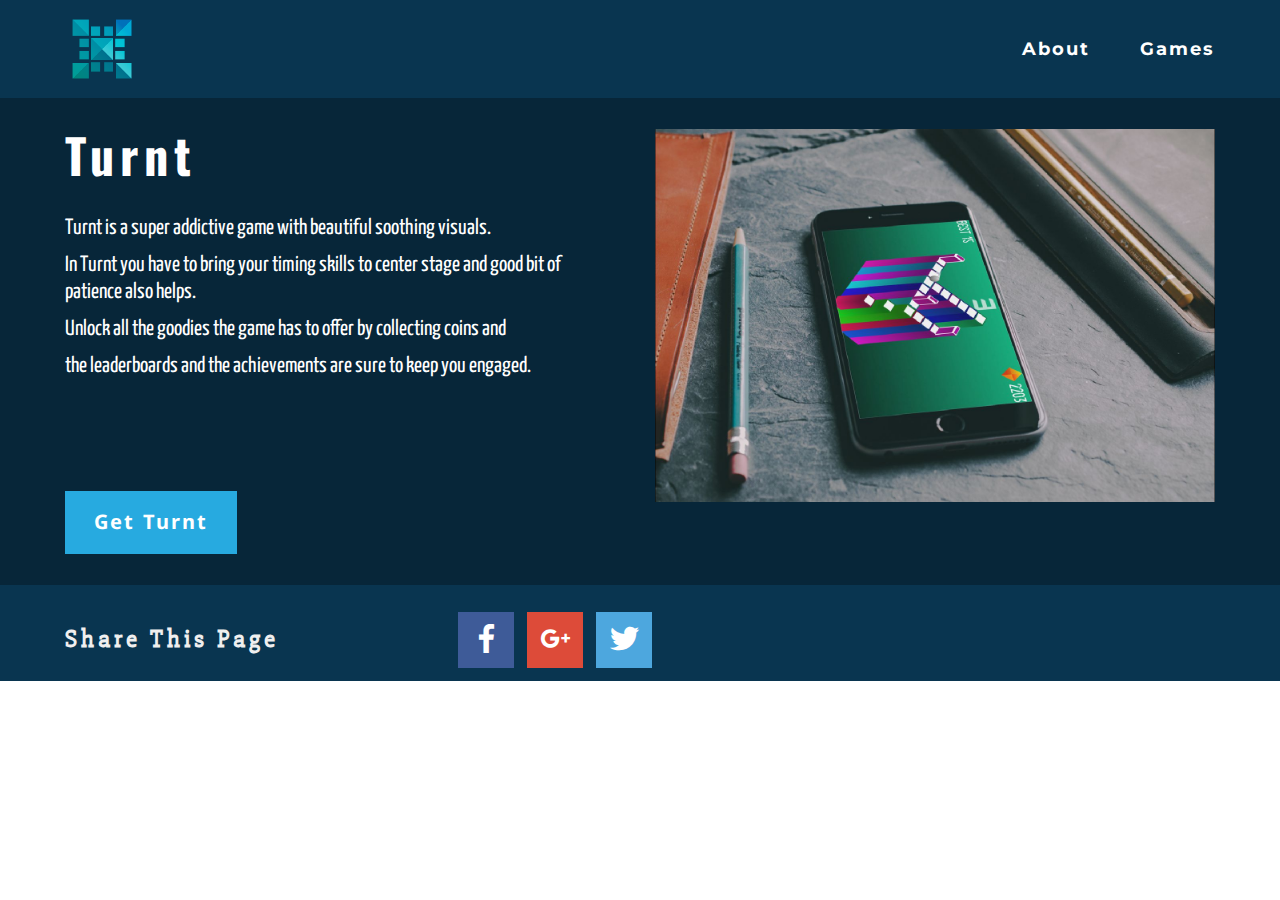
==== games.html @ 1cd308c9 "Add files via upload" ====
<!DOCTYPE html>
<html>
<head>
  <!-- Site made with Mobirise Website Builder v3.9.2, https://mobirise.com -->
  <meta charset="UTF-8">
  <meta http-equiv="X-UA-Compatible" content="IE=edge">
  <meta name="generator" content="Mobirise v3.9.2, mobirise.com">
  <meta name="viewport" content="width=device-width, initial-scale=1">
  <link rel="shortcut icon" href="assets/images/mycompanlogolowres-128x128-24.png" type="image/x-icon">
  <meta name="description" content="">
  <title>Games Made By Bit Shift Productions</title>
  <link rel="stylesheet" href="https://fonts.googleapis.com/css?family=Roboto:700,400&amp;subset=cyrillic,latin,greek,vietnamese">
  <link rel="stylesheet" href="assets/bootstrap/css/bootstrap.min.css">
  <link rel="stylesheet" href="assets/socicon/css/socicon.min.css">
  <link rel="stylesheet" href="assets/mobirise/css/style.css">
  <link rel="stylesheet" href="assets/mobirise/css/mbr-additional.css" type="text/css">
  
  
  
</head>
<body>
<section class="mbr-navbar mbr-navbar--freeze mbr-navbar--absolute mbr-navbar--sticky mbr-navbar--auto-collapse" id="ext_menu-4">
    <div class="mbr-navbar__section mbr-section">
        <div class="mbr-section__container container">
            <div class="mbr-navbar__container">
                <div class="mbr-navbar__column mbr-navbar__column--s mbr-navbar__brand">
                    <span class="mbr-navbar__brand-link mbr-brand mbr-brand--inline">
                        <span class="mbr-brand__logo"><a href="#top"><img src="assets/images/mycompanlogolowres-128x128-24.png" class="mbr-navbar__brand-img mbr-brand__img" alt="Bit Shift Productions"></a></span>
                        
                    </span>
                </div>
                <div class="mbr-navbar__hamburger mbr-hamburger"><span class="mbr-hamburger__line"></span></div>
                <div class="mbr-navbar__column mbr-navbar__menu">
                    <nav class="mbr-navbar__menu-box mbr-navbar__menu-box--inline-right">
                        <div class="mbr-navbar__column">
                            <ul class="mbr-navbar__items mbr-navbar__items--right float-left mbr-buttons mbr-buttons--freeze mbr-buttons--right btn-decorator mbr-buttons--active mbr-buttons--only-links"><li class="mbr-navbar__item"><a class="mbr-buttons__link btn text-white" href="index.html">About</a></li> <li class="mbr-navbar__item"><a class="mbr-buttons__link btn text-white" href="games.html">Games</a></li></ul>                            
                            
                        </div>
                    </nav>
                </div>
            </div>
        </div>
    </div>
</section>

<section class="engine"><a rel="external" href="https://mobirise.com">html site builder</a></section><section class="mbr-section mbr-section--relative mbr-after-navbar" id="msg-box4-5" style="background-color: rgb(7, 38, 57);">
    
    <div class="mbr-section__container mbr-section__container--isolated container" style="padding-top: 31px; padding-bottom: 31px;">
        <div class="row">
            <div class="mbr-box mbr-box--fixed mbr-box--adapted">
                
                <div class="mbr-box__magnet mbr-class-mbr-box__magnet--center-left col-sm-6 mbr-section__left">
                    <div class="mbr-section__container mbr-section__container--middle">
                        <div class="mbr-header mbr-header--auto-align mbr-header--wysiwyg">
                            <h3 class="mbr-header__text">Turnt</h3>
                            
                        </div>
                    </div>
                    <div class="mbr-section__container mbr-section__container--middle">
                        <div class="mbr-article mbr-article--auto-align mbr-article--wysiwyg"><p>Turnt is a super addictive game with beautiful soothing visuals.</p><p>In Turnt you have to bring your timing skills to center stage and good bit of patience also helps.</p><p>Unlock all the goodies the game has to offer by collecting coins and&nbsp;</p><p>the leaderboards and the achievements are sure to keep you engaged.</p><p><br></p><p>&nbsp;</p></div>
                    </div>
                    <div class="mbr-section__container">
                        <div class="mbr-buttons mbr-buttons--auto-align btn-inverse"><a class="mbr-buttons__btn btn btn-lg btn-info" href="https://play.google.com/store/apps/details?id=com.BitShiftProductions.Turnt" target="_blank">Get Turnt</a></div>
                    </div>
                </div>
                <div class="mbr-box__magnet mbr-box__magnet--top-left mbr-section__right col-sm-6">
                    <figure class="mbr-figure mbr-figure--adapted mbr-figure--caption-inside-bottom mbr-figure--full-width"><img src="assets/images/gamefinalturntss-1400x932-43.jpg" class="mbr-figure__img" alt="Turnt - get it on Google play"></figure>
                </div>
            </div>
        </div>
    </div>
</section>

<section class="mbr-section mbr-section--relative mbr-section--fixed-size" id="social-buttons1-6" style="background-color: rgb(9, 53, 80);">
    

    <div class="mbr-section__container container">
        <div class="mbr-header mbr-header--inline row" style="padding-top: 27.2px; padding-bottom: 0px;">
            <div class="col-sm-4">
                <h3 class="mbr-header__text">Share This Page</h3>
            </div>
            <div class="mbr-social-icons col-sm-8">
                <div class="mbr-social-likes social-likes_style-1" data-counters="true">
                    <div class="mbr-social-icons__icon social-likes__icon facebook socicon-bg-facebook" title="Share link on Facebook">
                        <i class="socicon socicon-facebook"></i>
                        
                    </div>
                    <div class="mbr-social-icons__icon social-likes__icon plusone socicon-bg-googleplus" title="Share link on Google+">
                        <i class="socicon socicon-googleplus"></i>
                        
                    </div>
                    <div class="mbr-social-icons__icon social-likes__icon twitter socicon-bg-twitter" title="Share link on Twitter">
                        <i class="socicon socicon-twitter"></i>
                    </div>
                </div>
            </div>
        </div>
    </div>
</section>


  <script src="assets/web/assets/jquery/jquery.min.js"></script>
  <script src="assets/bootstrap/js/bootstrap.min.js"></script>
  <script src="assets/smooth-scroll/SmoothScroll.js"></script>
  <script src="assets/social-likes/social-likes.js"></script>
  <script src="assets/mobirise/js/script.js"></script>
  
  
</body>
</html>
---- assets/socicon/css/socicon.min.css ----
@charset "UTF-8";@font-face{font-family:"socicon";src:url("../fonts/socicon.eot");src:url("../fonts/socicon.eot?#iefix") format("embedded-opentype"),url("../fonts/socicon.woff") format("woff"),url("../fonts/socicon.ttf") format("truetype"),url("../fonts/socicon.svg#sociconregular") format("svg");font-weight:normal;font-style:normal}.socicon:before{position:relative;top:1px;display:inline-block;font-family:"socicon";font-style:normal;font-weight:normal;line-height:1;text-transform:none !important;-webkit-font-smoothing:antialiased;-moz-osx-font-smoothing:grayscale}.socicon-twitter:before{content:"\e040"}.socicon-facebook:before{content:"\e041"}.socicon-googleplus:before{content:"\e042"}.socicon-pinterest:before{content:"\e043"}.socicon-foursquare:before{content:"\e044"}.socicon-yahoo:before{content:"\e045"}.socicon-skype:before{content:"\e046"}.socicon-yelp:before{content:"\e047"}.socicon-feedburner:before{content:"\e048"}.socicon-linkedin:before{content:"\e049"}.socicon-viadeo:before{content:"\e04a"}.socicon-xing:before{content:"\e04b"}.socicon-myspace:before{content:"\e04c"}.socicon-soundcloud:before{content:"\e04d"}.socicon-spotify:before{content:"\e04e"}.socicon-grooveshark:before{content:"\e04f"}.socicon-mixcloud:before{content:"\e001"}.socicon-lastfm:before{content:"\e050"}.socicon-youtube:before{content:"\e051"}.socicon-vimeo:before{content:"\e052"}.socicon-dailymotion:before{content:"\e053"}.socicon-vine:before{content:"\e054"}.socicon-flickr:before{content:"\e055"}.socicon-500px:before{content:"\e056"}.socicon-instagram:before{content:"\e057"}.socicon-wordpress:before{content:"\e058"}.socicon-tumblr:before{content:"\e059"}.socicon-blogger:before{content:"\e020"}.socicon-technorati:before{content:"\e021"}.socicon-reddit:before{content:"\e022"}.socicon-dribbble:before{content:"\e023"}.socicon-stumbleupon:before{content:"\e024"}.socicon-digg:before{content:"\e025"}.socicon-envato:before{content:"\e026"}.socicon-behance:before{content:"\e027"}.socicon-delicious:before{content:"\e028"}.socicon-deviantart:before{content:"\e029"}.socicon-forrst:before{content:"\e02a"}.socicon-play:before{content:"\e02b"}.socicon-zerply:before{content:"\e02c"}.socicon-wikipedia:before{content:"\e02d"}.socicon-apple:before{content:"\e02e"}.socicon-flattr:before{content:"\e02f"}.socicon-github:before{content:"\e030"}.socicon-friendfeed:before{content:"\e032"}.socicon-newsvine:before{content:"\e033"}.socicon-identica:before{content:"\e034"}.socicon-bebo:before{content:"\e035"}.socicon-zynga:before{content:"\e036"}.socicon-steam:before{content:"\e037"}.socicon-xbox:before{content:"\e038"}.socicon-windows:before{content:"\e039"}.socicon-outlook:before{content:"\e010"}.socicon-coderwall:before{content:"\e011"}.socicon-tripadvisor:before{content:"\e012"}.socicon-appnet:before{content:"\e013"}.socicon-goodreads:before{content:"\e014"}.socicon-tripit:before{content:"\e015"}.socicon-lanyrd:before{content:"\e016"}.socicon-slideshare:before{content:"\e017"}.socicon-buffer:before{content:"\e018"}.socicon-rss:before{content:"\e00b"}.socicon-vkontakte:before{content:"\e01a"}.socicon-disqus:before{content:"\e019"}.socicon-houzz:before{content:"\e00a"}.socicon-mail:before{content:"\e01f"}.socicon-patreon:before{content:"\e01c"}.socicon-paypal:before{content:"\e00c"}.socicon-playstation:before{content:"\e03d"}.socicon-smugmug:before{content:"\e05e"}.socicon-swarm:before{content:"\e003"}.socicon-triplej:before{content:"\e009"}.socicon-yammer:before{content:"\e005"}.socicon-stackoverflow:before{content:"\e007"}.socicon-drupal:before{content:"\e002"}.socicon-odnoklassniki:before{content:"\e00d"}.socicon-android:before{content:"\e03e"}.socicon-meetup:before{content:"\e03c"}.socicon-persona:before{content:"\e008"}.socicon-amazon:before{content:"\e05c"}.socicon-ello:before{content:"\e006"}.socicon-8tracks:before{content:"\e05b"}.socicon-twitch:before{content:"\e05a"}.socicon-airbnb:before{content:"\e00e"}.socicon-pocket:before{content:"\e01e"}.socicon-whatsapp:before{content:"\e01b"}.socicon-storehouse:before{content:"\e01d"}.socicon-icq:before{content:"\e05d"}.socicon-modelmayhem:before{content:"\e000"}.socicon-istock:before{content:"\e004"}.socicon-angellist:before{content:"\e062"}.socicon-periscope:before{content:"\e00f"}.socicon-ravelry:before{content:"\e05f"}.socicon-snapchat:before{content:"\e03f"}.socicon-weibo:before{content:"\e060"}.socicon-douban:before{content:"\e03b"}.socicon-baidu:before{content:"\e061"}.socicon-qq:before{content:"\e03a"}.socicon-renren:before{content:"\e031"}.socicon-ebay:before{content:"\e063"}.socicon-imdb:before{content:"\e064"}.socicon-stayfriends:before{content:"\e065"}.socicon-residentadvisor:before{content:"\e066"}.socicon-google:before{content:"\e067"}.socicon-yandex:before{content:"\e068"}.socicon-sharethis:before{content:"\e069"}.socicon-bandcamp:before{content:"\e06a"}.socicon-itunes:before{content:"\e06b"}.socicon-deezer:before{content:"\e06c"}.socicon-medium:before{content:"\e06d"}.socicon-telegram:before{content:"\e06e"}.socicon-openid:before{content:"\e06f"}.socicon-amplement:before{content:"\e070"}.socicon-bg-twitter{background:#4da7de}.socicon-bg-twitter:hover{background:#4da7de !important}.socicon-bg-facebook{background:#3e5b98}.socicon-bg-facebook:hover{background:#3e5b98 !important}.socicon-bg-googleplus{background:#dd4b39}.socicon-bg-googleplus:hover{background:#dd4b39 !important}.socicon-bg-pinterest{background:#c92619}.socicon-bg-pinterest:hover{background:#c92619 !important}.socicon-bg-foursquare{background:#f94877}.socicon-bg-foursquare:hover{background:#f94877 !important}.socicon-bg-yahoo{background:#6e2a85}.socicon-bg-yahoo:hover{background:#6e2a85 !important}.socicon-bg-skype{background:#28abe3}.socicon-bg-skype:hover{background:#28abe3 !important}.socicon-bg-yelp{background:#c83218}.socicon-bg-yelp:hover{background:#c83218 !important}.socicon-bg-feedburner{background:#fc0}.socicon-bg-feedburner:hover{background:#fc0 !important}.socicon-bg-linkedin{background:#3371b7}.socicon-bg-linkedin:hover{background:#3371b7 !important}.socicon-bg-viadeo{background:#e4a000}.socicon-bg-viadeo:hover{background:#e4a000 !important}.socicon-bg-xing{background:#005a60}.socicon-bg-xing:hover{background:#005a60 !important}.socicon-bg-myspace{background:#323232}.socicon-bg-myspace:hover{background:#323232 !important}.socicon-bg-soundcloud{background:#fe3801}.socicon-bg-soundcloud:hover{background:#fe3801 !important}.socicon-bg-spotify{background:#7bb342}.socicon-bg-spotify:hover{background:#7bb342 !important}.socicon-bg-grooveshark{background:#000}.socicon-bg-grooveshark:hover{background:#000 !important}.socicon-bg-mixcloud{background:#000}.socicon-bg-mixcloud:hover{background:#000 !important}.socicon-bg-lastfm{background:#d41316}.socicon-bg-lastfm:hover{background:#d41316 !important}.socicon-bg-youtube{background:#e02a20}.socicon-bg-youtube:hover{background:#e02a20 !important}.socicon-bg-vimeo{background:#51b5e7}.socicon-bg-vimeo:hover{background:#51b5e7 !important}.socicon-bg-dailymotion{background:#004e72}.socicon-bg-dailymotion:hover{background:#004e72 !important}.socicon-bg-vine{background:#00b389}.socicon-bg-vine:hover{background:#00b389 !important}.socicon-bg-flickr{background:#1e1e1b}.socicon-bg-flickr:hover{background:#1e1e1b !important}.socicon-bg-500px{background:#58a9de}.socicon-bg-500px:hover{background:#58a9de !important}.socicon-bg-instagram{background:#9c7c6e}.socicon-bg-instagram:hover{background:#9c7c6e !important}.socicon-bg-wordpress{background:#464646}.socicon-bg-wordpress:hover{background:#464646 !important}.socicon-bg-tumblr{background:#45556c}.socicon-bg-tumblr:hover{background:#45556c !important}.socicon-bg-blogger{background:#ec661c}.socicon-bg-blogger:hover{background:#ec661c !important}.socicon-bg-technorati{background:#5cb030}.socicon-bg-technorati:hover{background:#5cb030 !important}.socicon-bg-reddit{background:#e74a1e}.socicon-bg-reddit:hover{background:#e74a1e !important}.socicon-bg-dribbble{background:#e84d88}.socicon-bg-dribbble:hover{background:#e84d88 !important}.socicon-bg-stumbleupon{background:#e64011}.socicon-bg-stumbleupon:hover{background:#e64011 !important}.socicon-bg-digg{background:#1d1d1b}.socicon-bg-digg:hover{background:#1d1d1b !important}.socicon-bg-envato{background:#597c3a}.socicon-bg-envato:hover{background:#597c3a !important}.socicon-bg-behance{background:#000}.socicon-bg-behance:hover{background:#000 !important}.socicon-bg-delicious{background:#020202}.socicon-bg-delicious:hover{background:#020202 !important}.socicon-bg-deviantart{background:#c5d200}.socicon-bg-deviantart:hover{background:#c5d200 !important}.socicon-bg-forrst{background:#5b9a68}.socicon-bg-forrst:hover{background:#5b9a68 !important}.socicon-bg-play{background:#000}.socicon-bg-play:hover{background:#000 !important}.socicon-bg-zerply{background:#9dbc7a}.socicon-bg-zerply:hover{background:#9dbc7a !important}.socicon-bg-wikipedia{background:#000}.socicon-bg-wikipedia:hover{background:#000 !important}.socicon-bg-apple{background:#b9bfc1}.socicon-bg-apple:hover{background:#b9bfc1 !important}.socicon-bg-flattr{background:#f67c1a}.socicon-bg-flattr:hover{background:#f67c1a !important}.socicon-bg-github{background:#221e1b}.socicon-bg-github:hover{background:#221e1b !important}.socicon-bg-friendfeed{background:#2f72c4}.socicon-bg-friendfeed:hover{background:#2f72c4 !important}.socicon-bg-newsvine{background:#075b2f}.socicon-bg-newsvine:hover{background:#075b2f !important}.socicon-bg-identica{background:#000}.socicon-bg-identica:hover{background:#000 !important}.socicon-bg-bebo{background:#ef1011}.socicon-bg-bebo:hover{background:#ef1011 !important}.socicon-bg-zynga{background:#dc0606}.socicon-bg-zynga:hover{background:#dc0606 !important}.socicon-bg-steam{background:#171a21}.socicon-bg-steam:hover{background:#171a21 !important}.socicon-bg-xbox{background:#92c83e}.socicon-bg-xbox:hover{background:#92c83e !important}.socicon-bg-windows{background:#00bdf6}.socicon-bg-windows:hover{background:#00bdf6 !important}.socicon-bg-outlook{background:#0072c6}.socicon-bg-outlook:hover{background:#0072c6 !important}.socicon-bg-coderwall{background:#3e8dcc}.socicon-bg-coderwall:hover{background:#3e8dcc !important}.socicon-bg-tripadvisor{background:#4b7e37}.socicon-bg-tripadvisor:hover{background:#4b7e37 !important}.socicon-bg-appnet{background:#494949}.socicon-bg-appnet:hover{background:#494949 !important}.socicon-bg-goodreads{background:#463020}.socicon-bg-goodreads:hover{background:#463020 !important}.socicon-bg-tripit{background:#1982c3}.socicon-bg-tripit:hover{background:#1982c3 !important}.socicon-bg-lanyrd{background:#3c80c9}.socicon-bg-lanyrd:hover{background:#3c80c9 !important}.socicon-bg-slideshare{background:#4ba3a6}.socicon-bg-slideshare:hover{background:#4ba3a6 !important}.socicon-bg-buffer{background:#000}.socicon-bg-buffer:hover{background:#000 !important}.socicon-bg-rss{background:#f26109}.socicon-bg-rss:hover{background:#f26109 !important}.socicon-bg-vkontakte{background:#5a7fa6}.socicon-bg-vkontakte:hover{background:#5a7fa6 !important}.socicon-bg-disqus{background:#2e9fff}.socicon-bg-disqus:hover{background:#2e9fff !important}.socicon-bg-houzz{background:#7cc04b}.socicon-bg-houzz:hover{background:#7cc04b !important}.socicon-bg-mail{background:#000}.socicon-bg-mail:hover{background:#000 !important}.socicon-bg-patreon{background:#e44727}.socicon-bg-patreon:hover{background:#e44727 !important}.socicon-bg-paypal{background:#009cde}.socicon-bg-paypal:hover{background:#009cde !important}.socicon-bg-playstation{background:#000}.socicon-bg-playstation:hover{background:#000 !important}.socicon-bg-smugmug{background:#acfd32}.socicon-bg-smugmug:hover{background:#acfd32 !important}.socicon-bg-swarm{background:#fc9d3c}.socicon-bg-swarm:hover{background:#fc9d3c !important}.socicon-bg-triplej{background:#e53531}.socicon-bg-triplej:hover{background:#e53531 !important}.socicon-bg-yammer{background:#1175c4}.socicon-bg-yammer:hover{background:#1175c4 !important}.socicon-bg-stackoverflow{background:#fd9827}.socicon-bg-stackoverflow:hover{background:#fd9827 !important}.socicon-bg-drupal{background:#00598e}.socicon-bg-drupal:hover{background:#00598e !important}.socicon-bg-odnoklassniki{background:#f48420}.socicon-bg-odnoklassniki:hover{background:#f48420 !important}.socicon-bg-android{background:#8ec047}.socicon-bg-android:hover{background:#8ec047 !important}.socicon-bg-meetup{background:#e2373c}.socicon-bg-meetup:hover{background:#e2373c !important}.socicon-bg-persona{background:#e6753d}.socicon-bg-persona:hover{background:#e6753d !important}.socicon-bg-amazon{background:#f90}.socicon-bg-amazon:hover{background:#f90 !important}.socicon-bg-ello{background:#000}.socicon-bg-ello:hover{background:#000 !important}.socicon-bg-8tracks{background:#122c4b}.socicon-bg-8tracks:hover{background:#122c4b !important}.socicon-bg-twitch{background:#6441a5}.socicon-bg-twitch:hover{background:#6441a5 !important}.socicon-bg-airbnb{background:#ff5a5f}.socicon-bg-airbnb:hover{background:#ff5a5f !important}.socicon-bg-pocket{background:#ed4055}.socicon-bg-pocket:hover{background:#ed4055 !important}.socicon-bg-whatsapp{background:#20b038}.socicon-bg-whatsapp:hover{background:#20b038 !important}.socicon-bg-storehouse{background:#25b0e6}.socicon-bg-storehouse:hover{background:#25b0e6 !important}.socicon-bg-icq{background:#7ebd00}.socicon-bg-icq:hover{background:#7ebd00 !important}.socicon-bg-modelmayhem{background:#000}.socicon-bg-modelmayhem:hover{background:#000 !important}.socicon-bg-istock{background:#000}.socicon-bg-istock:hover{background:#000 !important}.socicon-bg-angellist{background:#000}.socicon-bg-angellist:hover{background:#000 !important}.socicon-bg-periscope{background:#3aa4c6}.socicon-bg-periscope:hover{background:#3aa4c6 !important}.socicon-bg-ravelry{background:#b6014c}.socicon-bg-ravelry:hover{background:#b6014c !important}.socicon-bg-snapchat{background:#fffa37}.socicon-bg-snapchat:hover{background:#fffa37 !important}.socicon-bg-weibo{background:#e31c34}.socicon-bg-weibo:hover{background:#e31c34 !important}.socicon-bg-douban{background:#3ca353}.socicon-bg-douban:hover{background:#3ca353 !important}.socicon-bg-baidu{background:#2629d9}.socicon-bg-baidu:hover{background:#2629d9 !important}.socicon-bg-qq{background:#4297d3}.socicon-bg-qq:hover{background:#4297d3 !important}.socicon-bg-renren{background:#2266b0}.socicon-bg-renren:hover{background:#2266b0 !important}.socicon-bg-ebay{background:#333}.socicon-bg-ebay:hover{background:#333 !important}.socicon-bg-imdb{background:#e8ba00}.socicon-bg-imdb:hover{background:#e8ba00 !important}.socicon-bg-stayfriends{background:#f08a1c}.socicon-bg-stayfriends:hover{background:#f08a1c !important}.socicon-bg-residentadvisor{background:#b3be1b}.socicon-bg-residentadvisor:hover{background:#b3be1b !important}.socicon-bg-google{background:#4285f4}.socicon-bg-google:hover{background:#4285f4 !important}.socicon-bg-yandex{background:#f00}.socicon-bg-yandex:hover{background:#f00 !important}.socicon-bg-sharethis{background:#01bf01}.socicon-bg-sharethis:hover{background:#01bf01 !important}.socicon-bg-bandcamp{background:#619aa9}.socicon-bg-bandcamp:hover{background:#619aa9 !important}.socicon-bg-itunes{background:#ff5e51}.socicon-bg-itunes:hover{background:#ff5e51 !important}.socicon-bg-deezer{background:#32323d}.socicon-bg-deezer:hover{background:#32323d !important}.socicon-bg-medium{background:#000}.socicon-bg-medium:hover{background:#000 !important}.socicon-bg-telegram{background:#08c}.socicon-bg-telegram:hover{background:#08c !important}.socicon-bg-openid{background:#f78c40}.socicon-bg-openid:hover{background:#f78c40 !important}.socicon-bg-amplement{background:#0996c3}.socicon-bg-amplement:hover{background:#0996c3 !important}
---- assets/mobirise/css/style.css ----
.is-builder .animated {
  -webkit-animation-name: none !important;
  animation-name: none !important;
}
html {
  position: relative;
  min-height: 100%;
}
.mbr-embedded-video {
  position: relative;
}
.mbr-background-video,
.mbr-background-video-preview {
  bottom: 0;
  left: 0;
  overflow: hidden;
  position: absolute;
  right: 0;
  top: 0;
}
.mbr-parallax-background,
.mbr-background {
  background-attachment: fixed !important;
  background-position: 50% 0;
  background-repeat: no-repeat;
  background-size: cover !important;
}
.mbr-hidden-scrollbar .mbr-parallax-background {
  background-size: auto 130%;
}
.mobile .mbr-parallax-background {
  background-attachment: scroll !important;
}
.mbr-background {
  background-attachment: scroll !important;
}
.mbr-navbar {
  position: relative;
  width: 100%;
}
.mbr-navbar:before {
  content: "";
  display: block;
}
.mbr-navbar__brand-link:after,
.mbr-navbar__brand-img {
  max-height: 74px;
  height: 100%;
}
.mbr-navbar:before,
.mbr-navbar__container {
  height: 98px;
}
.mbr-navbar--ss .mbr-navbar__brand-link:after,
.mbr-navbar--ss .mbr-navbar__brand-img {
  height: 74px;
}
.mbr-navbar--ss:before,
.mbr-navbar--ss .mbr-navbar__container {
  height: 98px;
}
.mbr-navbar--xs .mbr-navbar__brand-link:after,
.mbr-navbar--xs .mbr-navbar__brand-img {
  height: 32px;
}
.mbr-navbar--xs:before,
.mbr-navbar--xs .mbr-navbar__container {
  height: 56px;
}
.mbr-navbar--s .mbr-navbar__brand-link:after,
.mbr-navbar--s .mbr-navbar__brand-img {
  height: 48px;
}
.mbr-navbar--s:before,
.mbr-navbar--s .mbr-navbar__container {
  height: 72px;
}
.mbr-navbar--m .mbr-navbar__brand-link:after,
.mbr-navbar--m .mbr-navbar__brand-img {
  height: 64px;
}
.mbr-navbar--m:before,
.mbr-navbar--m .mbr-navbar__container {
  height: 88px;
}
.mbr-navbar--l .mbr-navbar__brand-link:after,
.mbr-navbar--l .mbr-navbar__brand-img {
  height: 96px;
}
.mbr-navbar--l:before,
.mbr-navbar--l .mbr-navbar__container {
  height: 120px;
}
.mbr-navbar--xl .mbr-navbar__brand-link:after,
.mbr-navbar--xl .mbr-navbar__brand-img {
  height: 128px;
}
.mbr-navbar--xl:before,
.mbr-navbar--xl .mbr-navbar__container {
  height: 152px;
}
.mbr-navbar--short .mbr-navbar__brand-link:after,
.mbr-navbar--short .mbr-navbar__brand-img {
  height: 40px;
}
.mbr-navbar--short .mbr-brand__logo .mbr-iconfont{
  font-size: 40px;
}
.mbr-navbar--short:before,
.mbr-navbar--short .mbr-navbar__container {
  height: 64px;
}
.mbr-navbar--short .mbr-navbar__container {
  padding: 12px 0;
}
@media (max-width: 767px) {
  .mbr-navbar--short .mbr-navbar__brand-link:after,
  .mbr-navbar--short .mbr-navbar__brand-img {
    height: 31px;
  }
  .mbr-navbar--short:before,
  .mbr-navbar--short .mbr-navbar__container {
    height: 45px;
  }
  .mbr-navbar--short .mbr-navbar__container {
    padding: 7px 0;
  }
}
.mbr-navbar__brand-img {
  position: relative;
}
.mbr-navbar__brand-img,
.mbr-navbar__container,
.mbr-navbar__section {
  -webkit-transition: all 300ms ease-in-out 0s;
  -o-transition: all 300ms ease-in-out 0s;
  transition: all 300ms ease-in-out 0s;
}
.mbr-navbar__section {
  background: #2c2c2c;
  height: auto;
  position: absolute;
  top: 0;
  width: 100%;
  z-index: 1000;
}
.mbr-navbar__container {
  display: table;
  padding: 12px 0;
  width: 100%;
}
.mbr-navbar__menu-box {
  display: table;
  width: 100%;
}
.mbr-navbar__menu-box--inline-left,
.mbr-navbar__menu-box--inline-center,
.mbr-navbar__menu-box--inline-right {
  display: block;
  text-align: left;
}
.mbr-navbar__menu-box--inline-center {
  text-align: center;
}
.mbr-navbar__menu-box--inline-right {
  text-align: right;
}
.mbr-navbar__column {
  display: table-cell;
  vertical-align: middle;
}
.mbr-navbar__column--xxs {
  width: 1%;
}
.mbr-navbar__column--xs {
  width: 10%;
}
.mbr-navbar__column--s {
  width: 20%;
}
.mbr-navbar__column--m {
  width: 30%;
}
.mbr-navbar__column--l {
  width: 40%;
}
.mbr-navbar__column--xl {
  width: 50%;
}
.mbr-navbar__menu-box--inline-left .mbr-navbar__column,
.mbr-navbar__menu-box--inline-center .mbr-navbar__column,
.mbr-navbar__menu-box--inline-right .mbr-navbar__column {
  display: inline-block;
}
.mbr-navbar__items {
  float: left;
  padding-left: 0px;
  position: relative;
  left: -20px;
}
.mbr-navbar__items--right {
  float: right;
  left: 0;
}
.float-left {
  float: left;
}
.mbr-navbar__item {
  display: block;
  float: left;
  position: relative;
}
.mbr-navbar__hamburger {
  display: none;
  margin-top: -11px;
  position: absolute;
  right: 0;
  top: 50%;
  z-index: 10000;
}
.mbr-navbar--collapsed .mbr-navbar__container {
  position: relative;
}
.mbr-navbar--collapsed .mbr-navbar__column {
  display: block;
  width: 100%;
}
.mbr-navbar--collapsed .mbr-navbar__items--right {
  padding-top: 13px;
}
.mbr-navbar--collapsed .mbr-navbar__menu {
  background: rgba(0, 0, 0, 0.9);
  display: none;
  height: 100%;
  left: 0;
  position: fixed;
  top: 0;
  width: 100%;
  z-index: 9999;
}
.mbr-navbar--collapsed .mbr-navbar__menu-box {
  display: table-cell;
  vertical-align: middle;
}
.mbr-navbar--collapsed .mbr-navbar__items {
  float: none;
}
.mbr-navbar--collapsed .mbr-navbar__item {
  float: none;
}
.mbr-navbar--collapsed .mbr-navbar__hamburger {
  display: block;
}
.mbr-navbar--collapsed.mbr-navbar--open .mbr-navbar__menu {
  display: table;
}
.mbr-navbar--collapsed.mbr-navbar--open:not(.mbr-navbar--sticky) .mbr-navbar__section {
  background: none;
  position: fixed;
}
.mbr-navbar--collapsed.mbr-navbar--open .mbr-navbar__brand {
  visibility: hidden;
}
.mbr-navbar--collapsed.mbr-navbar--sticky.mbr-navbar--open .mbr-navbar__brand {
  visibility: visible;
}
.mbr-navbar--collapsed.mbr-navbar--open .mbr-navbar__brand-img,
.mbr-navbar--collapsed.mbr-navbar--open .mbr-navbar__container {
  -webkit-transition: none;
  -o-transition: none;
  transition: none;
}
.mbr-navbar--freeze.mbr-navbar--collapsed.mbr-navbar--open .mbr-navbar__hamburger,
.mbr-navbar--freeze.mbr-navbar--collapsed.mbr-navbar--open .mbr-navbar__hamburger:hover {
  color: #fff !important;
}
.mbr-navbar--sticky .mbr-navbar__section {
  position: fixed;
}
.mbr-navbar--absolute {
  position: absolute;
}
/* fix for popup menu conflict */
@media (max-width: 480px) {
  .mbr-navbar--absolute.mbr-navbar[id^=menu-] {
    position: absolute;
  }
}
.mbr-navbar--transparent .mbr-navbar__section {
  background: none;
}
.mbr-navbar--stuck .mbr-navbar__section,
.mbr-navbar--relative .mbr-navbar__section {
  background: #2c2c2c;
}
@media (max-width: 991px) {
  .mbr-navbar--auto-collapse .mbr-navbar__container {
    position: relative;
  }
  .mbr-navbar--auto-collapse .mbr-navbar__column {
    display: block;
    width: 100%;
  }
  .mbr-navbar__column {
    max-height: 100vh;
    overflow-x: hidden;
    overflow-y:auto;
  }
  .mbr-navbar__column::-webkit-scrollbar {
    display:none;
  }
  .mbr-navbar--auto-collapse .mbr-navbar__items--right {
    padding-top: 13px;
  }
  .mbr-navbar--auto-collapse .mbr-navbar__menu {
    background: rgba(0, 0, 0, 0.9);
    display: none;
    height: 100%;
    left: 0;
    position: fixed;
    top: 0;
    width: 100%;
    z-index: 9999;
  }
  .mbr-navbar--auto-collapse .mbr-navbar__menu-box {
    display: table-cell;
    vertical-align: middle;
  }
  .mbr-navbar--auto-collapse .mbr-navbar__items {
    float: none;
  }
  .mbr-navbar--auto-collapse .mbr-navbar__item {
    float: none;
  }
  .mbr-navbar--auto-collapse .mbr-navbar__hamburger {
    display: block;
  }
  .mbr-navbar--auto-collapse.mbr-navbar--open .mbr-navbar__menu {
    display: table;
  }
  .mbr-navbar--auto-collapse.mbr-navbar--open:not(.mbr-navbar--sticky) .mbr-navbar__section {
    background: none;
    position: fixed;
  }
  .mbr-navbar--auto-collapse.mbr-navbar--open .mbr-navbar__brand {
    visibility: hidden;
  }
  .mbr-navbar--auto-collapse.mbr-navbar--sticky.mbr-navbar--open .mbr-navbar__brand {
    visibility: visible;
  }
  .mbr-navbar--auto-collapse.mbr-navbar--open .mbr-navbar__brand-img,
  .mbr-navbar--auto-collapse.mbr-navbar--open .mbr-navbar__container {
    -webkit-transition: none;
    -o-transition: none;
    transition: none;
  }
}
.mbr-after-navbar:before {
  content: "";
  display: block;
  height: 98px;
}
.mbr-hamburger {
  cursor: pointer;
  height: 23px;
  width: 30px;
}
.mbr-hamburger:focus {
  outline: none;
}
.mbr-hamburger__line,
.mbr-hamburger__line:before,
.mbr-hamburger__line:after {
  content: "";
  position: absolute;
  display: block;
  height: 1px;
  cursor: pointer;
}
.mbr-hamburger__line,
.mbr-hamburger__line:before,
.mbr-hamburger__line:after {
  width: 30px;
  border-bottom: 5px solid;
  top: 9px;
}
.mbr-hamburger__line:before {
  top: -9px;
}
.mbr-hamburger__line:after {
  top: 9px;
}
.mbr-hamburger__line,
.mbr-hamburger__line:before,
.mbr-hamburger__line:after {
  -webkit-transition: all 300ms ease-in-out;
  transition: all 300ms ease-in-out;
}
.mbr-hamburger--open .mbr-hamburger__line {
  border-color: transparent;
}
.mbr-hamburger--open .mbr-hamburger__line:before,
.mbr-hamburger--open .mbr-hamburger__line:after {
  top: 0;
}
.mbr-hamburger--open .mbr-hamburger__line:before {
  -ms-transform: rotate(45deg);
  -webkit-transform: rotate(45deg);
  transform: rotate(45deg);
}
.mbr-hamburger--open .mbr-hamburger__line:after {
  top: 10px;
  -ms-transform: translatey(-10px) rotate(-45deg);
  -webkit-transform: translatey(-10px) rotate(-45deg);
  transform: translatey(-10px) rotate(-45deg);
}
@media (max-width: 767px) {
  .mbr-hamburger {
    height: 23px;
    width: 27px;
  }
  .mbr-hamburger__line,
  .mbr-hamburger__line:before,
  .mbr-hamburger__line:after {
    width: 27px;
    border-bottom: 4px solid;
    top: 9px;
  }
  .mbr-hamburger__line:before {
    top: -9px;
  }
  .mbr-hamburger__line:after {
    top: 9px;
  }
}
.mbr-brand {
  display: block;
  float: left;
  position: relative;
}
.mbr-brand,
.mbr-brand:hover {
  text-decoration: none;
}
.mbr-brand__name {
  display: block;
  font-weight: bold;
  margin-top: 5px;
  text-align: center;
}
.mbr-brand__name,
.mbr-brand__name:hover {
  text-decoration: none;
}
.mbr-brand--inline {
  display: table;
}
.mbr-brand--inline:after {
  content: "";
  display: table-cell;
  width: 1px;
}
.mbr-brand--inline .mbr-brand__logo,
.mbr-brand--inline .mbr-brand__name {
  display: table-cell;
  vertical-align: middle;
}
.mbr-brand--inline .mbr-brand__logo {
  padding-right: 10px;
}
.mbr-brand--inline .mbr-brand__name {
  margin: 0;
  text-align: left;
}
.mbr-form {
  display: table;
  margin-top: -13px;
  position: relative;
  top: 14px;
  width: 100%;
}
.mbr-form__left,
.mbr-form__right {
  display: table-cell;
  vertical-align: top;
}
.mbr-form__left {
  padding-right: 3px;
}
.mbr-form__right {
  width: 1px;
}
@media (max-width: 530px) {
  .mbr-form {
    display: block;
    margin-top: -27px;
    position: relative;
    top: 26px;
  }
  .mbr-form__left,
  .mbr-form__right {
    display: block;
  }
  .mbr-form__left {
    margin-bottom: 12px;
    padding-right: 0;
  }
  .mbr-form__right {
    width: 100%;
  }
}
.mbr-section {
  padding: 0 20px;
}
.mbr-section--no-padding {
  padding: 0;
}
.mbr-section--relative {
  position: relative;
}
.mbr-section--fixed-size {
  overflow: hidden;
}
.mbr-section--full-height {
  height: 100vh;
}
.mbr-section--full-height.mbr-after-navbar:before {
  display: none;
}
.mbr-section--bg-adapted {
  background-attachment: scroll;
  background-position: 50% 0;
  background-repeat: no-repeat;
  background-size: cover;
}
.mbr-section--gray {
  background-color: #444444;
}
.mbr-section--light-gray {
  background-color: #f0f0f0;
}
.mbr-section--dark-gray {
  background-color: #3c3c3c;
}
.mbr-section__container {
  padding: 0;
  position: relative;
  z-index: 3;
}
.mbr-section__container--center {
  text-align: center;
}
.mbr-section__container--std-padding {
  padding: 93px 0;
}
.mbr-section__container--std-top-padding {
  padding-top: 93px;
}
.mbr-section__container--std-bot-padding {
  padding-bottom: 93px;
}
.mbr-section__container--sm-padding {
  padding: 41px 0;
}
.mbr-section__container--sm-top-padding {
  padding-top: 41px;
}
.mbr-section__container--sm-bot-padding {
  padding-bottom: 41px;
}
.mbr-section__container--isolated {
  padding-bottom: 93px;
  padding-top: 93px;
}
.mbr-section__container--first {
  padding-top: 93px;
  padding-bottom: 41px;
}
.mbr-section__container--middle {
  padding-bottom: 41px;
}
.mbr-section__container--last {
  padding-bottom: 93px;
}
.mbr-section__row {
  margin-left: -24px;
  margin-right: -24px;
}
.mbr-section__col {
  overflow: hidden;
  padding-left: 24px;
  padding-right: 24px;
}
.mbr-section__left {
  padding-right: 40px;
}
.mbr-section__right {
  padding-left: 15px;
}
.mbr-section__header {
  line-height: 1.5em;
  margin: -10px 0 0;
  text-align: center;
}
@media (min-width: 768px) {
  .mbr-section--short-paddings .mbr-section__container--std-padding {
    padding: 59px 0;
  }
  .mbr-section--short-paddings .mbr-section__container--std-top-padding {
    padding-top: 59px;
  }
  .mbr-section--short-paddings .mbr-section__container--std-bot-padding {
    padding-bottom: 59px;
  }
  .mbr-section--short-paddings .mbr-section__container--sm-padding {
    padding: 41px 0;
  }
  .mbr-section--short-paddings .mbr-section__container--sm-top-padding {
    padding-top: 41px;
  }
  .mbr-section--short-paddings .mbr-section__container--sm-bot-padding {
    padding-bottom: 41px;
  }
  .mbr-section--short-paddings .mbr-section__container--isolated {
    padding-bottom: 59px;
    padding-top: 59px;
  }
  .mbr-section--short-paddings .mbr-section__container--first {
    padding-top: 59px;
    padding-bottom: 41px;
  }
  .mbr-section--short-paddings .mbr-section__container--middle {
    padding-bottom: 41px;
  }
  .mbr-section--short-paddings .mbr-section__container--last {
    padding-bottom: 59px;
  }
}
@media (max-width: 767px) {
  .mbr-section__left {
    padding-right: 15px;
  }
  .mbr-section__right {
    padding-left: 15px;
    padding-top: 51px;
  }
}
.mbr-arrow {
  bottom: 71px;
  left: 0;
  line-height: 1px;
  padding: 0 20px;
  position: absolute;
  width: 100%;
  z-index: 3;
}
.mbr-arrow__link {
  display: inline-block;
  font-size: 26px;
}
.mbr-arrow__link,
.mbr-arrow__link:hover,
.mbr-arrow__link:focus {
  color: #fff;
}
.mbr-arrow--floating .mbr-arrow__link {
  -webkit-animation: floating-arrow 1.6s infinite ease-in-out 0s;
  -o-animation: floating-arrow 1.6s infinite ease-in-out 0s;
  animation: floating-arrow 1.6s infinite ease-in-out 0s;
}
@-webkit-keyframes floating-arrow {
  from {
    -webkit-transform: translateY(0);
    transform: translateY(0);
  }
  65% {
    -webkit-transform: translateY(11px);
    transform: translateY(11px);
  }
  to {
    -webkit-transform: translateY(0);
    transform: translateY(0);
  }
}
@-o-keyframes floating-arrow {
  from {
    -webkit-transform: translateY(0);
    transform: translateY(0);
  }
  65% {
    -webkit-transform: translateY(11px);
    transform: translateY(11px);
  }
  to {
    -webkit-transform: translateY(0);
    transform: translateY(0);
  }
}
@keyframes floating-arrow {
  from {
    -webkit-transform: translateY(0);
    transform: translateY(0);
  }
  65% {
    -webkit-transform: translateY(11px);
    transform: translateY(11px);
  }
  to {
    -webkit-transform: translateY(0);
    transform: translateY(0);
  }
}
.mbr-arrow--dark .mbr-arrow__link,
.mbr-arrow--dark .mbr-arrow__link:hover,
.mbr-arrow--dark .mbr-arrow__link:focus {
  color: #252525;
}
@media (max-width: 767px) {
  .mbr-arrow {
    bottom: 41px;
  }
}
@media (max-width: 320px) {
  .mbr-arrow {
    bottom: 21px;
    text-align: center;
  }
}
@media all and (device-width: 320px) and (device-height: 568px) and (orientation: portrait) {
  .mbr-arrow {
    bottom: 31px;
  }
}
.mbr-box {
  display: table;
  width: 100%;
}
.mbr-box--fixed {
  table-layout: fixed;
}
.mbr-box--stretched {
  height: 100%;
}
.mbr-box__magnet {
  display: table-cell;
  float: none;
  height: 100%;
  margin-bottom: 0;
  margin-top: 0;
  text-align: center;
  vertical-align: middle;
}
.mbr-box__magnet--sm-padding {
  padding: 41px 0;
}
.mbr-box__magnet--top-left,
.mbr-box__magnet--top-center,
.mbr-box__magnet--top-right {
  vertical-align: top;
}
.mbr-box__magnet--bottom-left,
.mbr-box__magnet--bottom-center,
.mbr-box__magnet--bottom-right {
  vertical-align: bottom;
}
.mbr-box__magnet--top-left,
.mbr-box__magnet--center-left,
.mbr-box__magnet--bottom-left {
  text-align: left;
}
.mbr-box__magnet--top-right,
.mbr-box__magnet--center-right,
.mbr-box__magnet--bottom-right {
  text-align: right;
}
.mbr-box__container {
  height: 50%;
}
@media (max-width: 767px) {
  .mbr-box__container {
    height: 100%;
  }
  .mbr-box--adapted {
    display: block;
  }
  .mbr-box--adapted > .mbr-box__magnet {
    display: block;
    height: auto;
  }
}
.mbr-overlay {
  background: #222;
  bottom: 0;
  left: 0;
  position: absolute;
  right: 0;
  top: 0;
  z-index: 2;
}
.mbr-google-map__marker {
  color: #252525;
  display: none;
  margin: 0;
}
.mbr-google-map--loaded .mbr-google-map__marker {
  display: block;
}
.mbr-hero {
  color: #fff;
  position: relative;
}
.mbr-hero__text {
  font-size: 46px;
  font-weight: bold;
  left: -2px;
  letter-spacing: 2px;
  line-height: 50px;
  margin: -18px 0 1px 0;
  padding-bottom: 41px;
  position: relative;
  top: 8px;
}
.mbr-hero__subtext {
  font-size: 21px;
  line-height: 29px;
  margin: -32px 0 3px 0;
  padding: 0 0 41px 0;
  position: relative;
  top: 6px;
}
.mbr-figure {
  display: inline-block;
  /*line-height: 1px;*/
  margin: 0;
  max-width: 100%;
  overflow: hidden;
  position: relative;
}
.mbr-figure--no-bg {
  background: none;
}
.mbr-figure--full-width {
  display: block;
  width: 100%;
}
.mbr-figure.mbr-after-navbar:before {
  display: none;
}
.mbr-figure--full-width iframe,
.mbr-figure--full-width .mbr-figure__img,
.mbr-figure--full-width .mbr-figure__map {
  width: 100%;
}
.mbr-figure iframe,
.mbr-figure__img,
.mbr-figure__map {
  max-width: 100%;
}
@-webkit-keyframes mapCircleLoading {
  from {
    -webkit-transform: rotate(0deg);
  }
  to {
    -webkit-transform: rotate(359deg);
  }
}
@keyframes mapCircleLoading {
  from {
    transform: rotate(0deg);
  }
  to {
    transform: rotate(359deg);
  }
}
.mbr-figure__map {
  height: 400px;
  position: relative;
}
.mbr-figure__map--short {
  height: 300px;
}
.mbr-figure__map iframe {
  height: 100%;
  width: 100%;
}
.mbr-figure__map [data-state-details] {
  color: #6b6763;
  font-family: "Roboto", Helvetica, Arial, sans-serif;
  height: 1.5em;
  margin-top: -0.75em;
  padding-left: 20px;
  padding-right: 20px;
  position: absolute;
  text-align: center;
  top: 50%;
  width: 100%;
}
.mbr-figure__map[data-state] {
  background: #e9e5dc;
}
.mbr-figure__map[data-state="loading"] [data-state-details] {
  display: none;
}
.mbr-figure__map[data-state="loading"]::after {
  content: "";
  -webkit-animation: mapCircleLoading .6s infinite linear;
  animation: mapCircleLoading .6s infinite linear;
  border-radius: 50%;
  border: 6px rgba(255, 255, 255, 0.35) solid;
  border-top-color: #fff;
  height: 40px;
  left: 50%;
  margin-left: -20px;
  margin-top: -20px;
  position: absolute;
  top: 50%;
  width: 40px;
}
.mbr-figure__caption {
  background: rgba(0, 0, 0, 0.5);
  bottom: 0;
  color: #fff;
  display: block;
  font-size: 17px;
  left: 0;
  line-height: 1.3em;
  min-height: 53px;
  padding: 17px 20px;
  position: absolute;
  text-align: left;
  width: 100%;
}
.mbr-figure__caption--no-padding {
  padding: 17px 0;
}
.mbr-figure--wysiwyg .mbr-figure__caption a,
.mbr-figure--wysiwyg .mbr-figure__caption a:hover {
  color: inherit;
  text-decoration: underline;
}
.mbr-figure--caption-inside-top .mbr-figure__caption {
  bottom: auto;
  top: 0;
}
.mbr-figure--caption-outside-top .mbr-figure__caption,
.mbr-figure--caption-outside-bottom .mbr-figure__caption {
  background: none;
  position: relative;
}
.mbr-figure--no-bg.mbr-figure--caption-outside-top .mbr-figure__caption,
.mbr-figure--no-bg.mbr-figure--caption-outside-bottom .mbr-figure__caption {
  color: #252525;
}
.mbr-figure--no-bg.mbr-figure--caption-outside-top .mbr-figure__caption {
  margin-top: -3px;
  padding-top: 0;
}
.mbr-figure--no-bg.mbr-figure--caption-outside-bottom .mbr-figure__caption {
  margin-top: -2px;
  padding-bottom: 0;
  top: 2px;
}
.mbr-figure__caption--std-grid {
  background: none;
  z-index: 2;
  overflow: hidden;
}
@media (min-width: 768px) {
  .mbr-figure__caption--std-grid {
    width: 715px;
    left: 50%;
    margin-left: -357.5px;
    padding: 17px 0;
  }
}
@media (min-width: 992px) {
  .mbr-figure__caption--std-grid {
    width: 935px;
    margin-left: -467.5px;
  }
}
@media (min-width: 1200px) {
  .mbr-figure__caption--std-grid {
    width: 1150px;
    margin-left: -575px;
  }
}
.mbr-figure__caption--std-grid:before {
  bottom: 0;
  content: "";
  position: absolute;
  top: 0;
  width: 200%;
  z-index: -1;
  margin-left: -50%;
}
.mbr-figure--caption-inside-top .mbr-figure__caption--std-grid:before,
.mbr-figure--caption-inside-bottom .mbr-figure__caption--std-grid:before {
  background: rgba(0, 0, 0, 0.6);
}
.mbr-figure__caption-small {
  color: #ccc;
  display: block;
  font-size: 14px;
  line-height: 1.3em;
}
.mbr-figure--no-bg.mbr-figure--caption-outside-top .mbr-figure__caption-small,
.mbr-figure--no-bg.mbr-figure--caption-outside-bottom .mbr-figure__caption-small {
  color: #777;
}
@media (max-width: 767px) {
  .mbr-figure--adapted {
    display: block;
    width: 100%;
  }
  .mbr-figure--adapted iframe,
  .mbr-figure--adapted .mbr-figure__img,
  .mbr-figure--adapted .mbr-figure__map {
    width: 100%;
  }
  .mbr-figure--caption-inside-top .mbr-figure__caption,
  .mbr-figure--caption-inside-bottom .mbr-figure__caption {
    background: none;
    position: relative;
  }
  .mbr-figure--caption-inside-top .mbr-figure__caption--std-grid:before,
  .mbr-figure--caption-inside-bottom .mbr-figure__caption--std-grid:before {
    display: none;
  }
}
.mbr-reviews {
  list-style: none;
  margin: 0 -15px;
  padding: 3px 0 0 0;
}
.mbr-reviews__item {
  position: relative;
  margin-top: 39px;
}
.mbr-reviews__text {
  background: #fafafa;
  border-radius: 3px;
  border: 1px solid #ededed;
  color: #777;
  font-size: 16px;
  line-height: 26px;
  padding: 20px;
  position: relative;
}
.mbr-reviews__text:before {
  -webkit-transform: rotate(45deg);
  -ms-transform: rotate(45deg);
  -o-transform: rotate(45deg);
  transform: rotate(45deg);
  width: 14px;
  height: 14px;
  background-color: #fafafa;
  border-color: #ededed;
  border-style: none solid solid none;
  border-width: 0 1px 1px 0;
  bottom: -8px;
  content: "";
  display: block;
  left: 50px;
  position: absolute;
}
.mbr-reviews__p {
  margin: 0;
}
.mbr-reviews__author {
  margin-top: 30px;
  padding-left: 102px;
  position: relative;
}
.mbr-reviews__author--short {
  margin-top: 27px;
  padding-left: 32px;
}
.mbr-reviews__author-img {
  width: 50px;
  height: 50px;
  border-radius: 50%;
  left: 33px;
  position: absolute;
  top: 0;
}
.mbr-reviews__author-name {
  color: #777;
  font-size: 14px;
  font-weight: bold;
  position: relative;
  top: -3px;
}
.mbr-reviews__author-bio {
  color: #999;
  font-size: 12px;
}
@media (max-width: 767px) {
  .mbr-reviews__author {
    padding-bottom: 32px;
  }
  .mbr-reviews__author--short {
    padding-bottom: 1px;
  }
}
@media (min-width: 768px) and (max-width: 991px) {
  .mbr-reviews__item:nth-of-type(2n+1) {
    clear: left;
  }
}
@media (min-width: 992px) {
  .mbr-reviews__item:nth-of-type(3n+1) {
    clear: left;
  }
}
@media (max-width: 991px) {
  .mbr-header--reduce .mbr-header__text {
    padding-top: 1em;
    margin-top: -1em;
  }
}
.mbr-header {
  margin-top: -20px;
  padding: 0;
  position: relative;
  text-align: left;
  top: 10px;
}
.mbr-header--std-padding {
  padding-bottom: 41px;
}
.mbr-header--center {
  text-align: center;
}
.mbr-header__text {
  display: block;
  font-size: 25px;
  font-weight: bold;
  letter-spacing: 6px;
  line-height: 1.5em;
  margin: 0;
}
.mbr-header__subtext {
  color: #777;
  font-size: 14px;
  font-style: italic;
  letter-spacing: 1px;
  margin: 8px 0 7px 0;
}
.mbr-header--inline {
  margin-top: 0;
  padding: 41px 0 28px 0;
  top: 0;
}
.mbr-header--inline .mbr-header__text {
  letter-spacing: 4px;
  line-height: 1em;
  margin: 15px 0 0 0;
}
@media (max-width: 767px) {
  .mbr-header--inline {
    padding: 47px 0 38px 0;
  }
  .mbr-header--inline .mbr-header__text {
    display: block;
    margin: 0 0 38px 0;
  }
  .mbr-header--auto-align .mbr-header__text,
  .mbr-header--auto-align .mbr-header__subtext {
    left: 0;
    text-align: center !important;
  }
}
@media (min-width: 768px) {
  .mbr-header--reduce {
    margin-top: -5px;
    top: 2px;
  }
  .mbr-header--reduce .mbr-header__text {
    font-size: 16px;
    letter-spacing: 1px;
    line-height: 1.1em;
    padding-top: 0.4em;
    margin-top: -0.4em;
  }
}
.mbr-social-icons__icon {
  -webkit-transition: all 0.2s ease-in-out 0s;
  -o-transition: all 0.2s ease-in-out 0s;
  transition: all 0.2s ease-in-out 0s;
  color: #fff;
  cursor: pointer;
  display: inline-block;
  font-size: 29px;
  height: 56px;
  line-height: 61px;
  margin: 0 10px 13px 0;
  position: relative;
  text-align: center;
  width: 56px;
}
.mbr-social-icons__icon:hover {
  color: #fff;
}
.mbr-social-icons--style-1 .mbr-social-icons__icon:hover {
  background: #252525 !important;
}
.mbr-contacts {
  color: #9c9c9c;
  font-size: 14px;
  line-height: 1.7em;
  padding: 45px 0 46px;
}
.mbr-contacts__img {
  max-width: 100%;
  margin: 6px 0 5px 40px;
}
.mbr-contacts__img--left {
  margin-left: 0;
}
.mbr-contacts__text {
  margin: 0;
}
.mbr-contacts__header {
  color: #fff;
  font-size: 14px;
  letter-spacing: 1px;
  margin-bottom: 20px;
  margin-top: 3px;
}
.mbr-contacts__list {
  list-style: none;
  margin: 0;
  padding: 0;
}
@media (max-width: 767px) {
  .mbr-contacts__img {
    margin-bottom: 10px;
  }
  .mbr-contacts__header {
    margin-top: 20px;
    margin-bottom: 10px;
  }
  .mbr-contacts__column {
    margin-top: 37px;
  }
}
.mbr-footer {
  color: #9c9c9c;
  font-size: 13px;
  letter-spacing: 1px;
  line-height: 1.5em;
  padding: 37px 0 39px;
  word-spacing: 1px;
}
.mbr-footer__copyright {
  margin: 0;
}
.mbr-buttons {
  margin: -26px 0 13px 0;
  position: relative;
  text-align: left;
  top: 26px;
}
.mbr-buttons__btn,
.mbr-buttons__link {
  margin: 0 10px 13px 0;
}
.mbr-buttons__btn,
.mbr-buttons__link,
.mbr-buttons__btn:hover,
.mbr-buttons__link:hover {
  text-decoration: none;
}
.mbr-buttons--top {
  top: 44px;
  margin-top: -62px;
}
.mbr-buttons--no-offset {
  margin-top: 0;
  top: 0;
}
.mbr-buttons--only-links {
  left: -20px;
}
.mbr-buttons--center {
  left: 5px;
  text-align: center;
}
.mbr-buttons--center.mbr-buttons--only-links {
  left: 0;
}
.mbr-buttons--right {
  text-align: right;
}
.mbr-buttons--right .mbr-buttons__btn,
.mbr-buttons--right .mbr-buttons__link {
  margin: 0 0 13px 10px;
}
.mbr-buttons--right.mbr-buttons--only-links {
  left: 20px;
}
.mbr-buttons--activated {
  left: 5px;
  text-align: center;
}
.mbr-buttons--activated .mbr-buttons__btn,
.mbr-buttons--activated .mbr-buttons__link {
  margin-left: 0;
  margin-right: 0;
}
.mbr-buttons--activated .mbr-buttons__link {
  font-size: 25px;
  padding: 10px 30px 2px;
}
.mbr-buttons--activated .mbr-buttons__btn {
  font-size: 15px;
  margin-top: 9px;
  padding: 15px 30px;
}
.mbr-buttons--freeze.mbr-buttons--activated .mbr-buttons__link {
  font-size: 25px !important;
}
.mbr-buttons--freeze.mbr-buttons--activated .mbr-buttons__link,
.mbr-buttons--freeze.mbr-buttons--activated .mbr-buttons__link:hover {
  color: #fff !important;
}
.mbr-buttons--freeze.mbr-buttons--activated .mbr-buttons__btn {
  font-size: 15px !important;
}
@media (max-width: 991px) {
  .mbr-buttons {
    top: 0;
  }
  form:not(.mbr-form) .mbr-buttons {
    top: 26px;
  }
  .mbr-buttons:first-child {
    margin-top: 0;
  }
  .mbr-buttons--active {
    left: 5px;
    text-align: center;
  }
  .mbr-buttons--active .mbr-buttons__btn,
  .mbr-buttons--active .mbr-buttons__link {
    margin-left: 0;
    margin-right: 0;
  }
  .mbr-buttons--right.mbr-buttons--only-links {
    left: 0;
  }
  .mbr-buttons--active .mbr-buttons__link {
    font-size: 25px;
    padding: 10px 30px 2px;
  }
  .mbr-buttons--active .mbr-buttons__btn {
    font-size: 15px;
    margin-top: 9px;
    padding: 15px 30px;
  }
  .mbr-buttons--freeze.mbr-buttons--active .mbr-buttons__link {
    font-size: 25px !important;
  }
  .mbr-buttons--freeze.mbr-buttons--active .mbr-buttons__link,
  .mbr-buttons--freeze.mbr-buttons--active .mbr-buttons__link:hover {
    color: #fff !important;
  }
  .mbr-buttons--freeze.mbr-buttons--active .mbr-buttons__btn {
    font-size: 15px !important;
  }
}
@media (max-width: 767px) {
  .mbr-buttons--auto-align {
    left: 5px;
    margin-top: -26px;
    text-align: center;
    top: 26px;
  }
  .mbr-buttons--auto-align.mbr-buttons--only-links {
    left: 0;
  }
}
@media (max-width: 530px) {
  .mbr-buttons {
    left: 0;
  }
  .mbr-buttons__btn,
  .mbr-buttons__link,
  .mbr-buttons--right .mbr-buttons__btn,
  .mbr-buttons--right .mbr-buttons__link {
    display: inline-block;
    margin: 0 0 13px 0;
    text-align: center;
    width: 100%;
  }
  .mbr-buttons--activated .mbr-buttons__btn,
  .mbr-buttons--activated .mbr-buttons__link,
  .mbr-buttons--active .mbr-buttons__btn,
  .mbr-buttons--active .mbr-buttons__link {
    width: auto;
  }
  .mbr-buttons--activated .mbr-buttons__btn,
  .mbr-buttons--active .mbr-buttons__btn {
    margin-top: 9px;
  }
}
.mbr-article {
  color: #777;
  font-size: 17px;
  line-height: 27px;
  text-align: left;
  position: relative;
  margin-top: -21px;
  top: 14px;
}
.mbr-article--wysiwyg h1,
.mbr-article--wysiwyg h2,
.mbr-article--wysiwyg h3,
.mbr-article--wysiwyg h4,
.mbr-article--wysiwyg h5,
.mbr-article--wysiwyg h6 {
  color: #252525;
  display: block;
  font-weight: bold;
  line-height: 1.3em;
  text-align: left;
}
.mbr-article--wysiwyg h1 {
  font-size: 27px;
  letter-spacing: 3px;
}
.mbr-article--wysiwyg h2 {
  font-size: 23px;
  letter-spacing: 2px;
}
.mbr-article--wysiwyg h3 {
  font-size: 19px;
  letter-spacing: 1px;
}
.mbr-article--wysiwyg h4 {
  font-size: 14px;
}
.mbr-article--wysiwyg h5 {
  font-size: 11px;
}
.mbr-article--wysiwyg h6 {
  font-size: 10px;
}
.mbr-article--wysiwyg p,
.mbr-article--wysiwyg ul,
.mbr-article--wysiwyg ol,
.mbr-article--wysiwyg blockquote {
  margin: 0 0 10px 0;
}
.mbr-article--wysiwyg blockquote {
  font-size: 17px;
  border-color: #f97352;
}
@media (max-width: 767px) {
  .mbr-article--auto-align.mbr-article--wysiwyg p,
  .mbr-article--auto-align {
    text-align: left !important;
  }
}
.social-likes__counter {
  -webkit-transition: all 0.2s ease-in-out 0s;
  -o-transition: all 0.2s ease-in-out 0s;
  transition: all 0.2s ease-in-out 0s;
  background: #3c3c3c;
  border-radius: 23px;
  font-size: 12px;
  height: 23px;
  line-height: 24px;
  min-width: 23px;
  padding: 0 5px;
  position: absolute;
  right: -7px;
  text-align: center;
  top: -7px;
}
.social-likes__counter_empty {
  display: none;
}
.social-likes_style-1 .social-likes__icon:hover {
  background: #252525 !important;
}
.social-likes_style-1 .social-likes__icon:hover .social-likes__counter {
  background: #f97352;
}
.social-likes_style-2 .social-likes__icon {
  background: #252525;
}
.social-likes_style-2 .social-likes__counter {
  background: #f97352;
}
.social-likes_style-2 .social-likes__icon:hover .social-likes__counter {
  background: #3c3c3c;
}
.mbr-plan {
  padding-bottom: 41px;
  padding-left: 1px;
  padding-right: 0;
  position: relative;
}
.mbr-plan--first,
.mbr-plan:first-child {
  padding-left: 0;
}
.mbr-plan--last,
.mbr-plan:last-child {
  padding-bottom: 93px;
}
.mbr-plan__box {
  background: #fff;
}
.mbr-plan__header {
  background: #444;
  overflow: hidden;
  padding: 20px 15px;
  color: #fff;
}
.mbr-plan__number {
  border-bottom: 1px dotted #ddd;
  color: #333;
  font-size: 80px;
  line-height: 0;
  margin: 0px 10px;
  padding: 41px 0;
  text-align: center;
  margin-bottom: 41px;
}
.mbr-plan__details {
  padding-bottom: 41px;
}
.mbr-plan__details ul,
.mbr-plan__list {
  list-style: none;
  margin: 0;
  padding: 0;
}
.mbr-plan__details ul {
  text-align: center;
}
.mbr-plan__details li,
.mbr-plan__item {
  line-height: 40px;
  padding: 0 15px;
}
.mbr-plan__item {
  text-align: center;
}
.mbr-plan__buttons {
  overflow: hidden;
  padding: 0 15px 41px;
}
.mbr-plan--favorite {
  margin-right: -1px;
  margin-top: -30px;
  padding-left: 0;
  top: 15px;
  z-index: 5;
}
.mbr-plan--favorite .mbr-plan__number:before {
  content: "";
  display: block;
  height: 15px;
}
.mbr-plan--favorite .mbr-plan__box {
  padding-bottom: 15px;
  box-shadow: 0px 0px 20px 5px rgba(0, 0, 0, 0.1);
}
.mbr-plan--primary .mbr-plan__header {
  background: #4c6972;
}
.mbr-plan--success .mbr-plan__header {
  background: #7ac673;
}
.mbr-plan--info .mbr-plan__header {
  background: #27aae0;
}
.mbr-plan--warning .mbr-plan__header {
  background: #faaf40;
}
.mbr-plan--danger .mbr-plan__header {
  background: #f97352;
}
@media (max-width: 767px) {
  .mbr-plan,
  .mbr-plan--first,
  .mbr-plan:first-child {
    padding-left: 15px;
    padding-right: 15px;
  }
  .mbr-plan__number {
    font-size: 79px;
  }
  .mbr-plan__details {
    font-size: 17px;
  }
  .mbr-plan--favorite {
    margin: 0;
    top: 0;
  }
}
.mbr-number {
  display: inline-block;
  margin-top: -0.12em;
}
.mbr-number__num {
  display: inline-table;
  height: 1em;
}
.mbr-number__group {
  display: table-cell;
  font-weight: bold;
  position: relative;
  vertical-align: middle;
}
.mbr-number__left {
  display: none;
  font-size: 0.34em;
  line-height: 0;
  padding: 0px 5px;
  vertical-align: super;
}
.mbr-number__right {
  display: none;
  font-size: 0.25em;
  padding: 0px 5px;
  vertical-align: middle;
  white-space: nowrap;
}
.mbr-number__caption {
  display: block;
  font-size: 0.19em;
  line-height: 1em;
  opacity: 0.5;
  padding-top: 0.5em;
  text-align: center;
}
.mbr-number--price .mbr-number__value {
  padding-right: 0.28em;
}
.mbr-number--price .mbr-number__left {
  display: inline;
}
.mbr-number--short-price .mbr-number__left,
.mbr-number--short-price .mbr-number__right {
  display: inline;
}
.mbr-number--short-price .mbr-number__caption {
  display: none;
}
.mbr-number--inverse-price .mbr-number__group {
  top: 0.1em;
}
.mbr-number--inverse-price .mbr-number__left {
  display: none;
}
.mbr-number--inverse-price .mbr-number__value {
  padding-left: 0.28em;
}
.mbr-number--inverse-price .mbr-number__right {
  display: inline;
}


/* iconfont default styling */
/* for buttons */
.mbr-iconfont.mbr-iconfont-btn,
.mbr-buttons__btn .mbr-iconfont{ /* depricated, used only for compatibility */
  padding-right: 0.3em;
  font-size: 2em;
  line-height: 0.4em;
  vertical-align: text-bottom;
  position: relative;
  top: -0.1em;
  text-decoration:none;
}

/* menu links */
.mbr-iconfont.mbr-iconfont-btn-parent,
.mbr-buttons__link .mbr-iconfont{ /* depricated, used only for compatibility */
  padding-right: 0.3em;
  font-size: 1.5em;
  position: relative;
  top: -0.2em;
  vertical-align:middle
}

/* msg-box4 */
.mbr-iconfont.mbr-iconfont-msg-box4,
.mbr-iconfont.mbr-iconfont-msg-box5{
  font-size: 357px;
  text-decoration:none;
  color:#FFFFFF;
}


/*menu logo */
.mbr-iconfont.mbr-iconfont-menu,
.mbr-iconfont.mbr-iconfont-ext__menu{
  font-size: 74px;
  text-decoration:none;
  color:#FFFFFF;
}

/* contacts1 */
.mbr-iconfont.mbr-iconfont-contacts1{
  font-size: 119px;
  text-decoration:none;
  color:#9C9C9C;
}

.mbr-iconfont.mbr-iconfont-features1{
  font-size: 250px; /* ~ image.height */
  text-decoration:none;
}
.engine {
	position: absolute;
	text-indent: -2400px;
	text-align: center;
	padding: 0;
}
---- assets/mobirise/css/mbr-additional.css ----
@import url(https://fonts.googleapis.com/css?family=Montserrat:400,700);
@import url(https://fonts.googleapis.com/css?family=Yanone+Kaffeesatz:400,300,700);
@import url(https://fonts.googleapis.com/css?family=Oswald:400,300,700);
@import url(https://fonts.googleapis.com/css?family=Droid+Sans:400,700);
@import url(https://fonts.googleapis.com/css?family=Slabo+27px);



#ext_menu-0 .mbr-brand__name {
  font-size: 16px;
}
#ext_menu-0.mbr-navbar--stuck .mbr-navbar__section {
  background: #093550;
}
#ext_menu-0 .mbr-navbar__section {
  background: #093550;
}
#ext_menu-0 .mbr-navbar__hamburger {
  color: #3d8eb9;
}
#ext_menu-0 .mbr-navbar__items a {
  font-size: 18px;
  font-family: 'Montserrat', sans-serif;
}
#header1-1 H1 {
  color: #ffffff;
  text-align: right;
  font-size: 60px;
  font-family: 'Yanone Kaffeesatz', sans-serif;
}
#header1-1 P {
  color: #efefef;
  text-align: right;
  font-family: 'Oswald', sans-serif;
}
#social-buttons2-2 .mbr-header__text {
  color: #efefef;
}





#ext_menu-4 .mbr-brand__name {
  font-size: 16px;
}
#ext_menu-4.mbr-navbar--stuck .mbr-navbar__section {
  background: #093550;
}
#ext_menu-4 .mbr-navbar__section {
  background: #093550;
}
#ext_menu-4 .mbr-navbar__hamburger {
  color: #3d8eb9;
}
#ext_menu-4 .mbr-navbar__items a {
  font-size: 18px;
  font-family: 'Montserrat', sans-serif;
}
#msg-box4-5 .mbr-header__text {
  color: #ffffff;
  text-align: left;
  font-size: 48px;
  font-family: 'Oswald', sans-serif;
}
#msg-box4-5 .mbr-header__subtext {
  color: #ffffff;
}
#msg-box4-5 .mbr-article {
  color: #ffffff;
}
#msg-box4-5 .mbr-article P {
  text-align: left;
  font-size: 22px;
  font-family: 'Yanone Kaffeesatz', sans-serif;
}
#msg-box4-5 .btn {
  font-family: 'Droid Sans', sans-serif;
  font-size: 20px;
}
#social-buttons1-6 .mbr-header__text {
  color: #efefef;
  font-family: 'Slabo 27px', serif;
}
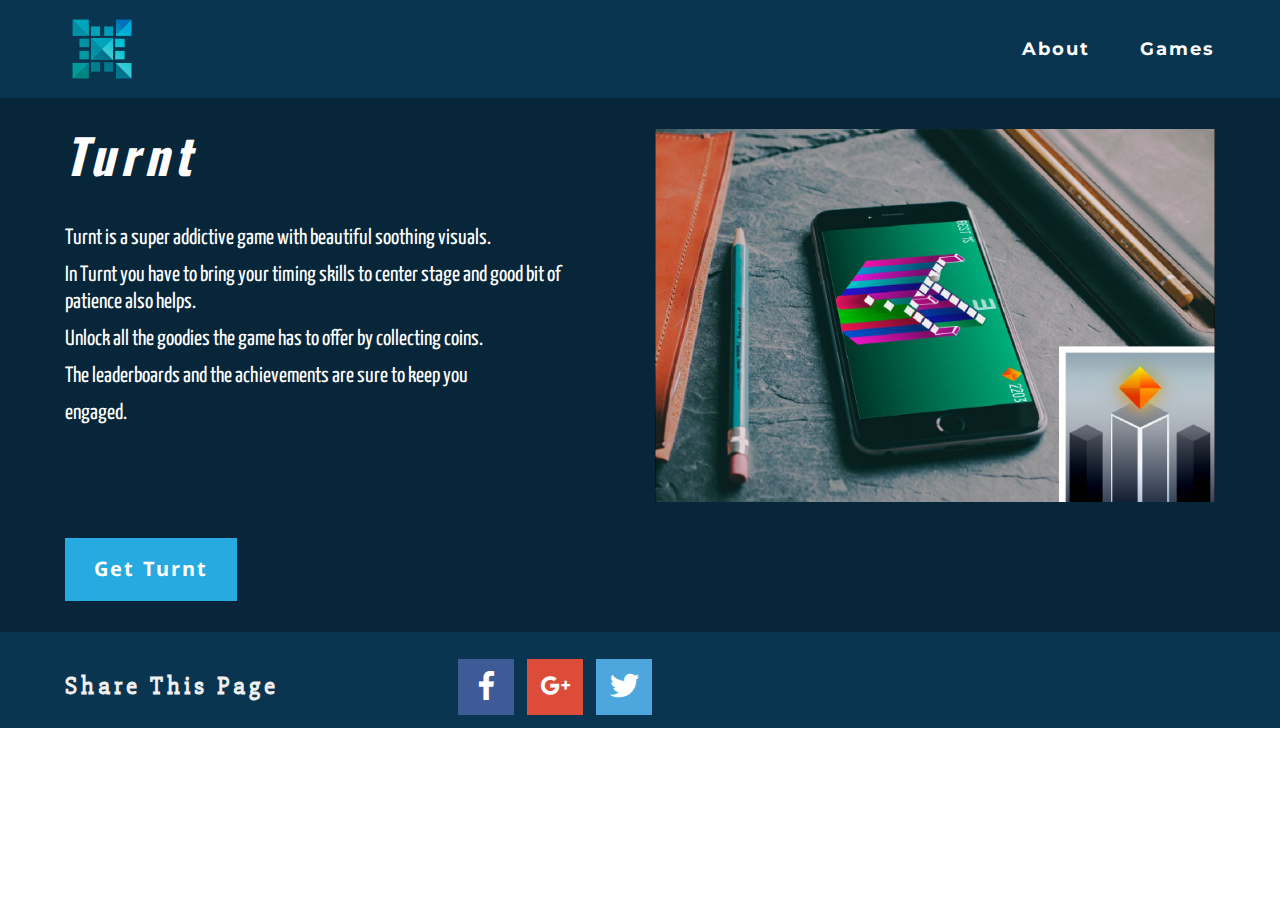
==== commit a1b48b4f: "Add files via upload" ====
--- a/games.html
+++ b/games.html
@@ -7,7 +7,7 @@
   <meta name="generator" content="Mobirise v3.9.2, mobirise.com">
   <meta name="viewport" content="width=device-width, initial-scale=1">
   <link rel="shortcut icon" href="assets/images/mycompanlogolowres-128x128-24.png" type="image/x-icon">
-  <meta name="description" content="">
+  <meta name="description" content="A collection of all games made by Bit Shift Productions">
   <title>Games Made By Bit Shift Productions</title>
   <link rel="stylesheet" href="https://fonts.googleapis.com/css?family=Roboto:700,400&amp;subset=cyrillic,latin,greek,vietnamese">
   <link rel="stylesheet" href="assets/bootstrap/css/bootstrap.min.css">
@@ -43,7 +43,7 @@
     </div>
 </section>
 
-<section class="engine"><a rel="external" href="https://mobirise.com">html site builder</a></section><section class="mbr-section mbr-section--relative mbr-after-navbar" id="msg-box4-5" style="background-color: rgb(7, 38, 57);">
+<section class="engine"><a rel="external" href="https://mobirise.com">web design software</a></section><section class="mbr-section mbr-section--relative mbr-after-navbar" id="msg-box4-5" style="background-color: rgb(7, 38, 57);">
     
     <div class="mbr-section__container mbr-section__container--isolated container" style="padding-top: 31px; padding-bottom: 31px;">
         <div class="row">
@@ -52,19 +52,19 @@
                 <div class="mbr-box__magnet mbr-class-mbr-box__magnet--center-left col-sm-6 mbr-section__left">
                     <div class="mbr-section__container mbr-section__container--middle">
                         <div class="mbr-header mbr-header--auto-align mbr-header--wysiwyg">
-                            <h3 class="mbr-header__text">Turnt</h3>
+                            <h3 class="mbr-header__text"><p><em>Turnt</em><u></u></p></h3>
                             
                         </div>
                     </div>
                     <div class="mbr-section__container mbr-section__container--middle">
-                        <div class="mbr-article mbr-article--auto-align mbr-article--wysiwyg"><p>Turnt is a super addictive game with beautiful soothing visuals.</p><p>In Turnt you have to bring your timing skills to center stage and good bit of patience also helps.</p><p>Unlock all the goodies the game has to offer by collecting coins and&nbsp;</p><p>the leaderboards and the achievements are sure to keep you engaged.</p><p><br></p><p>&nbsp;</p></div>
+                        <div class="mbr-article mbr-article--auto-align mbr-article--wysiwyg"><p>Turnt is a super addictive game with beautiful soothing visuals.</p><p>In Turnt you have to bring your timing skills to center stage and good bit of patience also helps.</p><p>Unlock all the goodies the game has to offer by collecting coins.</p><p>The leaderboards and the achievements are sure to keep you&nbsp;</p><p>engaged.</p><p><br></p><p>&nbsp;</p></div>
                     </div>
                     <div class="mbr-section__container">
                         <div class="mbr-buttons mbr-buttons--auto-align btn-inverse"><a class="mbr-buttons__btn btn btn-lg btn-info" href="https://play.google.com/store/apps/details?id=com.BitShiftProductions.Turnt" target="_blank">Get Turnt</a></div>
                     </div>
                 </div>
                 <div class="mbr-box__magnet mbr-box__magnet--top-left mbr-section__right col-sm-6">
-                    <figure class="mbr-figure mbr-figure--adapted mbr-figure--caption-inside-bottom mbr-figure--full-width"><img src="assets/images/gamefinalturntss-1400x932-43.jpg" class="mbr-figure__img" alt="Turnt - get it on Google play"></figure>
+                    <figure class="mbr-figure mbr-figure--adapted mbr-figure--caption-inside-bottom mbr-figure--full-width"><img src="assets/images/gamefinalturntsswico-1400x932-59.jpg" class="mbr-figure__img" alt="Turnt - get it on Google play" title="Turnt"></figure>
                 </div>
             </div>
         </div>
--- a/assets/mobirise/css/mbr-additional.css
+++ b/assets/mobirise/css/mbr-additional.css
@@ -78,6 +78,9 @@
   font-family: 'Droid Sans', sans-serif;
   font-size: 20px;
 }
+#msg-box4-5 .mbr-header__text P {
+  text-align: left;
+}
 #social-buttons1-6 .mbr-header__text {
   color: #efefef;
   font-family: 'Slabo 27px', serif;
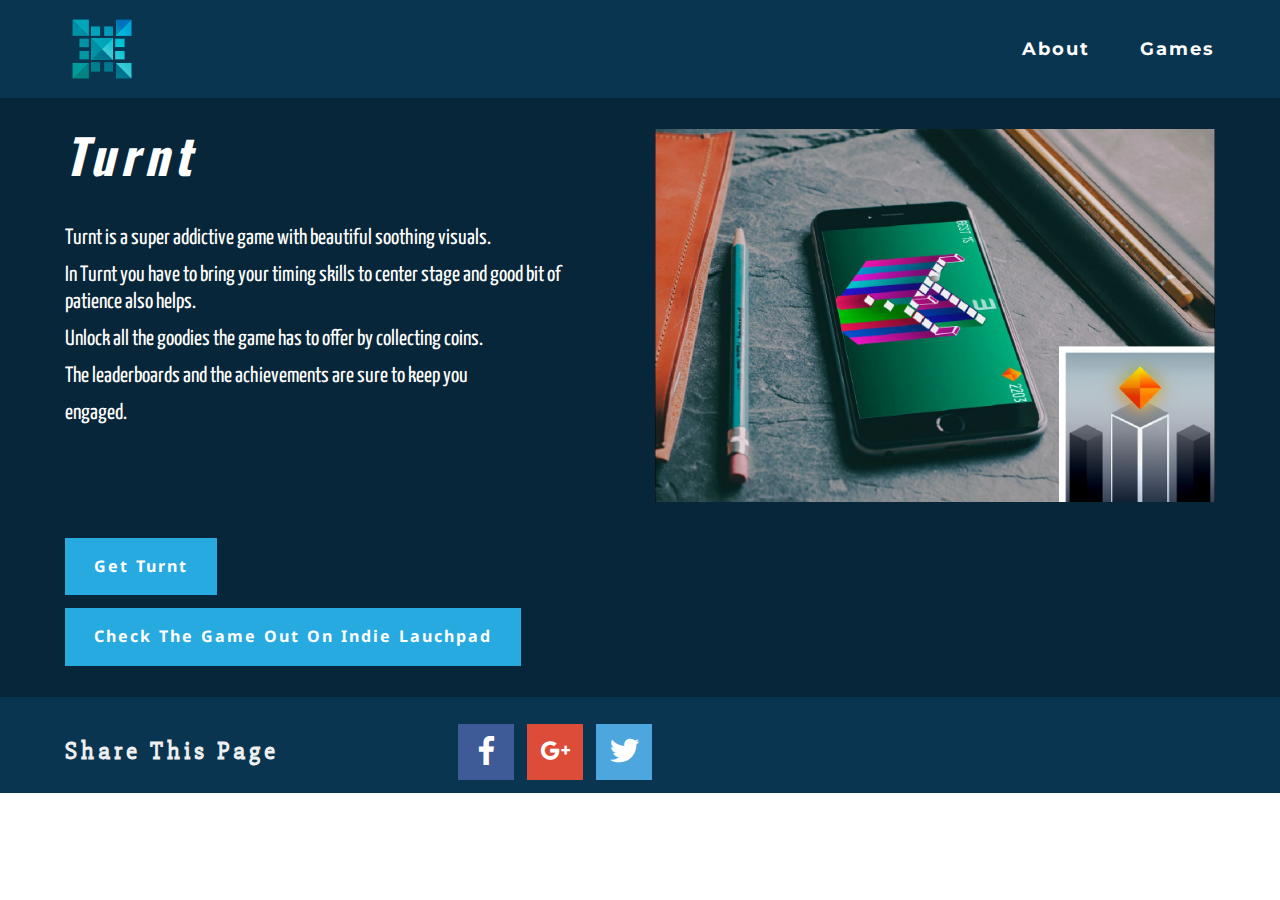
==== commit 4e2be3cb: "Add files via upload" ====
--- a/games.html
+++ b/games.html
@@ -43,7 +43,7 @@
     </div>
 </section>
 
-<section class="engine"><a rel="external" href="https://mobirise.com">web design software</a></section><section class="mbr-section mbr-section--relative mbr-after-navbar" id="msg-box4-5" style="background-color: rgb(7, 38, 57);">
+<section class="engine"><a rel="external" href="https://mobirise.com">wysiwyg site building software</a></section><section class="mbr-section mbr-section--relative mbr-after-navbar" id="msg-box4-5" style="background-color: rgb(7, 38, 57);">
     
     <div class="mbr-section__container mbr-section__container--isolated container" style="padding-top: 31px; padding-bottom: 31px;">
         <div class="row">
@@ -60,7 +60,7 @@
                         <div class="mbr-article mbr-article--auto-align mbr-article--wysiwyg"><p>Turnt is a super addictive game with beautiful soothing visuals.</p><p>In Turnt you have to bring your timing skills to center stage and good bit of patience also helps.</p><p>Unlock all the goodies the game has to offer by collecting coins.</p><p>The leaderboards and the achievements are sure to keep you&nbsp;</p><p>engaged.</p><p><br></p><p>&nbsp;</p></div>
                     </div>
                     <div class="mbr-section__container">
-                        <div class="mbr-buttons mbr-buttons--auto-align btn-inverse"><a class="mbr-buttons__btn btn btn-lg btn-info" href="https://play.google.com/store/apps/details?id=com.BitShiftProductions.Turnt" target="_blank">Get Turnt</a></div>
+                        <div class="mbr-buttons mbr-buttons--auto-align btn-inverse"><a class="mbr-buttons__btn btn btn-lg btn-info" href="https://play.google.com/store/apps/details?id=com.BitShiftProductions.Turnt" target="_blank">Get Turnt</a> <a class="mbr-buttons__btn btn btn-lg btn-info" href="http://www.indiegamelaunchpad.io/turnt/" target="_blank">Check The Game Out On Indie Lauchpad</a></div>
                     </div>
                 </div>
                 <div class="mbr-box__magnet mbr-box__magnet--top-left mbr-section__right col-sm-6">
--- a/assets/mobirise/css/mbr-additional.css
+++ b/assets/mobirise/css/mbr-additional.css
@@ -3,6 +3,7 @@
 @import url(https://fonts.googleapis.com/css?family=Oswald:400,300,700);
 @import url(https://fonts.googleapis.com/css?family=Droid+Sans:400,700);
 @import url(https://fonts.googleapis.com/css?family=Slabo+27px);
+
 
 
 
@@ -32,6 +33,10 @@
   color: #efefef;
   text-align: right;
   font-family: 'Oswald', sans-serif;
+}
+#header1-1 .btn {
+  font-size: 18px;
+  font-family: 'Yanone Kaffeesatz', sans-serif;
 }
 #social-buttons2-2 .mbr-header__text {
   color: #efefef;
@@ -76,7 +81,7 @@
 }
 #msg-box4-5 .btn {
   font-family: 'Droid Sans', sans-serif;
-  font-size: 20px;
+  font-size: 16px;
 }
 #msg-box4-5 .mbr-header__text P {
   text-align: left;
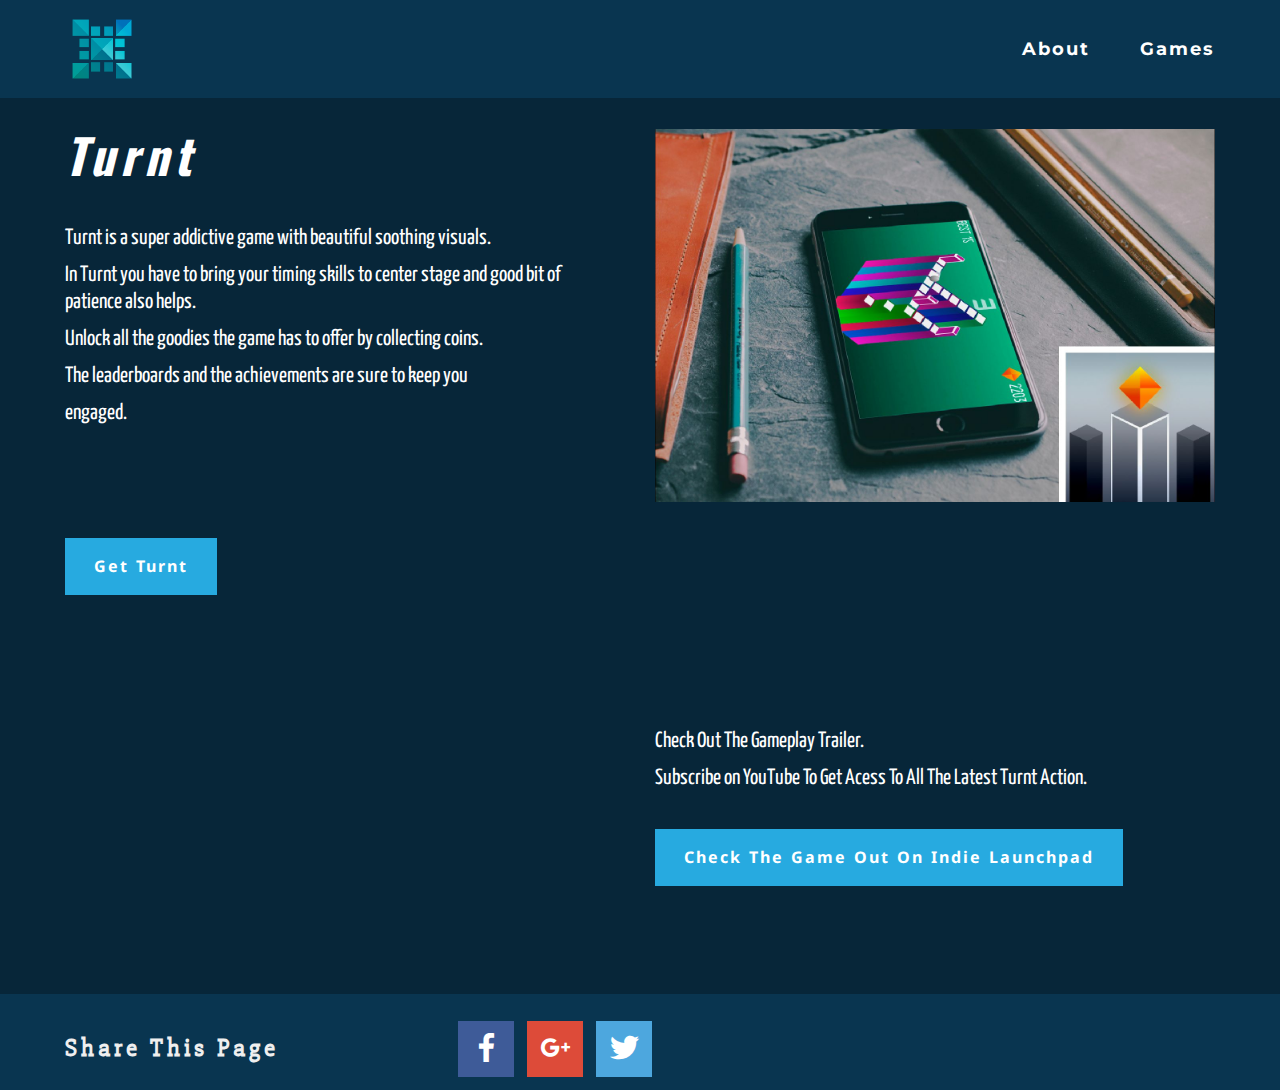
==== commit a335324c: "Add files via upload" ====
--- a/games.html
+++ b/games.html
@@ -43,7 +43,7 @@
     </div>
 </section>
 
-<section class="engine"><a rel="external" href="https://mobirise.com">wysiwyg site building software</a></section><section class="mbr-section mbr-section--relative mbr-after-navbar" id="msg-box4-5" style="background-color: rgb(7, 38, 57);">
+<section class="engine"><a rel="external" href="https://mobirise.com">top web building</a></section><section class="mbr-section mbr-section--relative mbr-after-navbar" id="msg-box4-5" style="background-color: rgb(7, 38, 57);">
     
     <div class="mbr-section__container mbr-section__container--isolated container" style="padding-top: 31px; padding-bottom: 31px;">
         <div class="row">
@@ -60,12 +60,35 @@
                         <div class="mbr-article mbr-article--auto-align mbr-article--wysiwyg"><p>Turnt is a super addictive game with beautiful soothing visuals.</p><p>In Turnt you have to bring your timing skills to center stage and good bit of patience also helps.</p><p>Unlock all the goodies the game has to offer by collecting coins.</p><p>The leaderboards and the achievements are sure to keep you&nbsp;</p><p>engaged.</p><p><br></p><p>&nbsp;</p></div>
                     </div>
                     <div class="mbr-section__container">
-                        <div class="mbr-buttons mbr-buttons--auto-align btn-inverse"><a class="mbr-buttons__btn btn btn-lg btn-info" href="https://play.google.com/store/apps/details?id=com.BitShiftProductions.Turnt" target="_blank">Get Turnt</a> <a class="mbr-buttons__btn btn btn-lg btn-info" href="http://www.indiegamelaunchpad.io/turnt/" target="_blank">Check The Game Out On Indie Lauchpad</a></div>
+                        <div class="mbr-buttons mbr-buttons--auto-align btn-inverse"><a class="mbr-buttons__btn btn btn-lg btn-info" href="https://play.google.com/store/apps/details?id=com.BitShiftProductions.Turnt" target="_blank">Get Turnt</a> </div>
                     </div>
                 </div>
                 <div class="mbr-box__magnet mbr-box__magnet--top-left mbr-section__right col-sm-6">
                     <figure class="mbr-figure mbr-figure--adapted mbr-figure--caption-inside-bottom mbr-figure--full-width"><img src="assets/images/gamefinalturntsswico-1400x932-59.jpg" class="mbr-figure__img" alt="Turnt - get it on Google play" title="Turnt"></figure>
                 </div>
+            </div>
+        </div>
+    </div>
+</section>
+
+<section class="mbr-section mbr-section--relative" id="msg-box5-9" style="background-color: rgb(7, 38, 57);">
+    
+    <div class="mbr-section__container mbr-section__container--isolated container" style="padding-top: 31px; padding-bottom: 31px;">
+        <div class="row">
+            <div class="mbr-box mbr-box--fixed mbr-box--adapted">
+                <div class="mbr-box__magnet mbr-box__magnet--top-right mbr-section__left col-sm-6">
+                    <figure class="mbr-figure mbr-figure--adapted mbr-figure--caption-inside-bottom mbr-figure--full-width"><iframe class="mbr-embedded-video" src="https://www.youtube.com/embed/adT75LA5E1s?rel=0&amp;amp;showinfo=0&amp;autoplay=1&amp;loop=1&amp;playlist=adT75LA5E1s" width="1280" height="720" frameborder="0" allowfullscreen></iframe></figure>
+                </div>
+                <div class="mbr-box__magnet mbr-class-mbr-box__magnet--center-left col-sm-6 mbr-section__right">
+                    
+                    <div class="mbr-section__container mbr-section__container--middle">
+                        <div class="mbr-article mbr-article--auto-align mbr-article--wysiwyg"><p>Check Out The Gameplay Trailer.</p><p>Subscribe on YouTube To Get Acess To All The Latest Turnt Action.</p></div>
+                    </div>
+                    <div class="mbr-section__container">
+                        <div class="mbr-buttons mbr-buttons--auto-align btn-inverse"><a class="mbr-buttons__btn btn btn-lg btn-info" href="http://www.indiegamelaunchpad.io/turnt/" target="_blank">Check The Game Out On Indie Launchpad</a></div>
+                    </div>
+                </div>
+                
             </div>
         </div>
     </div>
--- a/assets/mobirise/css/mbr-additional.css
+++ b/assets/mobirise/css/mbr-additional.css
@@ -46,6 +46,9 @@
 
 
 
+
+
+
 #ext_menu-4 .mbr-brand__name {
   font-size: 16px;
 }
@@ -85,6 +88,24 @@
 }
 #msg-box4-5 .mbr-header__text P {
   text-align: left;
+  font-family: 'Oswald', sans-serif;
+}
+#msg-box5-9 .mbr-header__text {
+  color: #ffffff;
+}
+#msg-box5-9 .mbr-header__subtext {
+  color: #ffffff;
+}
+#msg-box5-9 .mbr-article {
+  color: #ffffff;
+}
+#msg-box5-9 .btn {
+  font-family: 'Droid Sans', sans-serif;
+  font-size: 16px;
+}
+#msg-box5-9 .mbr-article P {
+  font-family: 'Yanone Kaffeesatz', sans-serif;
+  font-size: 22px;
 }
 #social-buttons1-6 .mbr-header__text {
   color: #efefef;
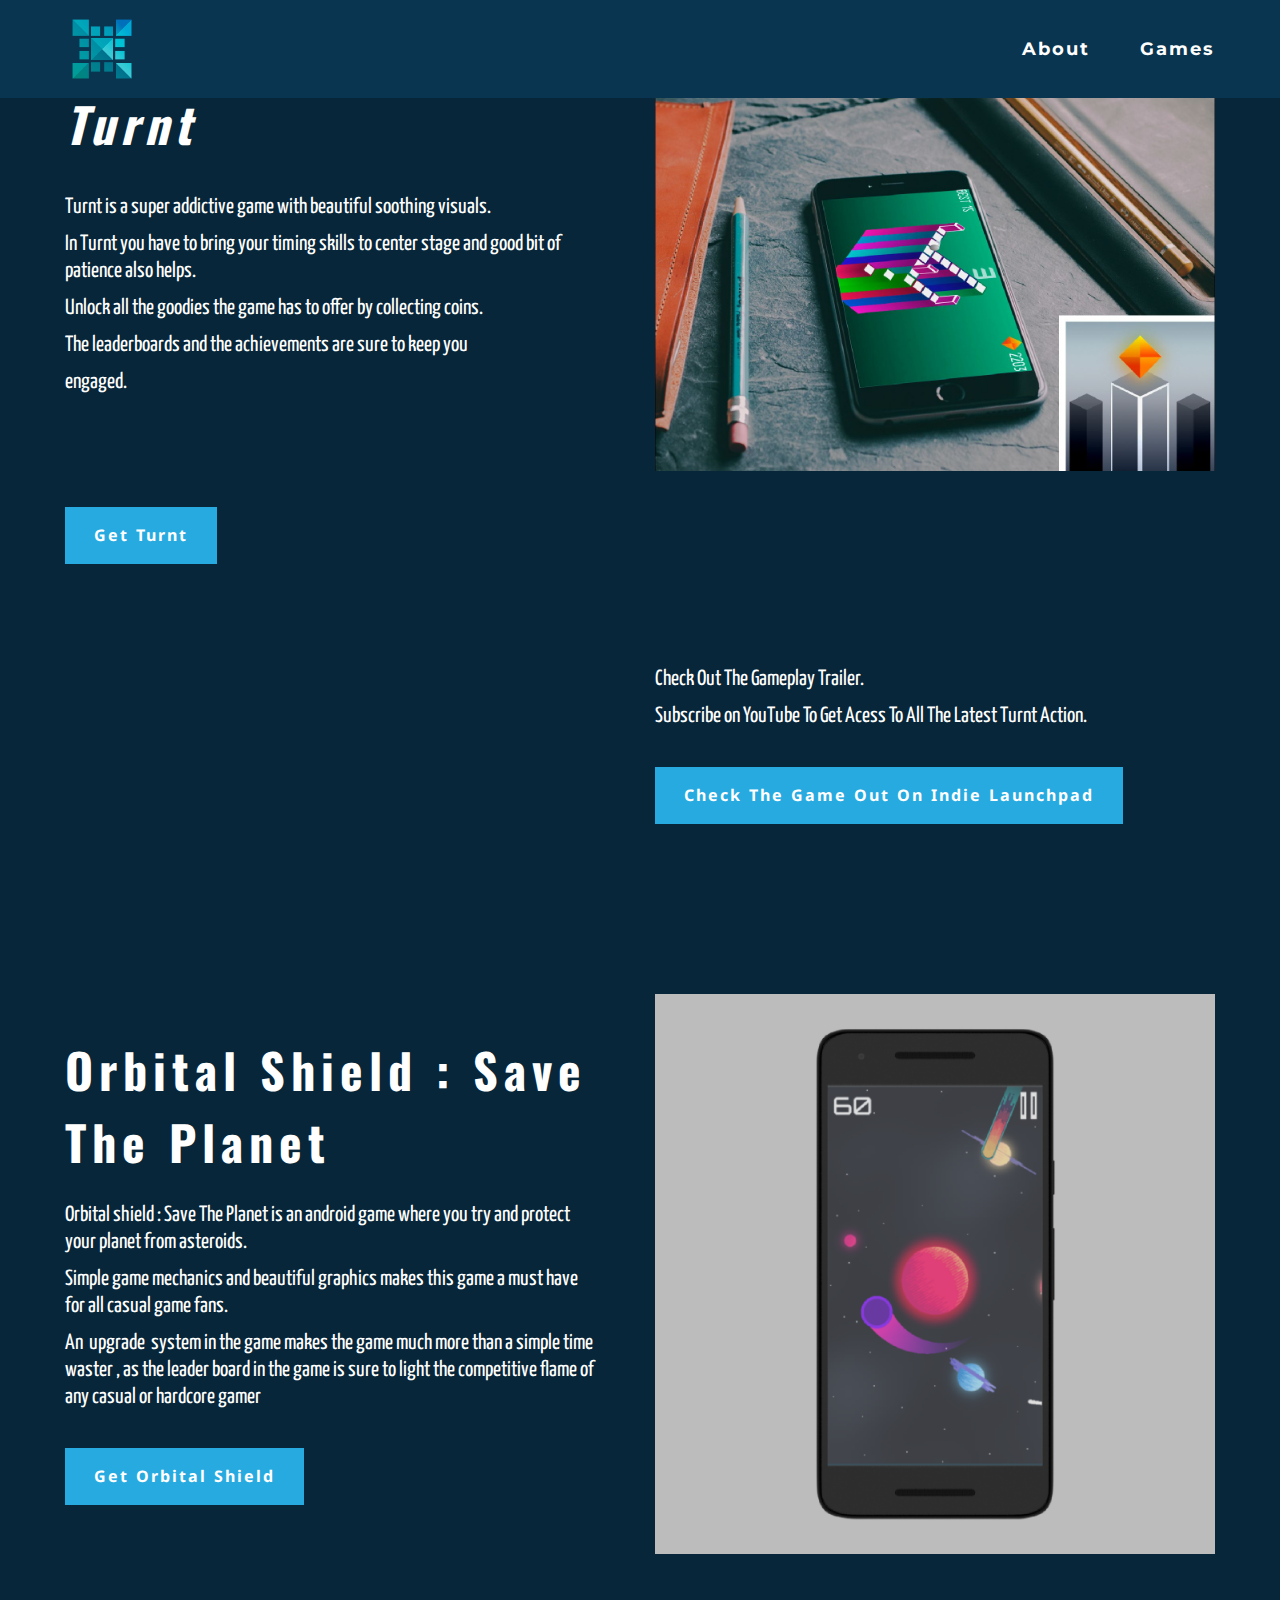
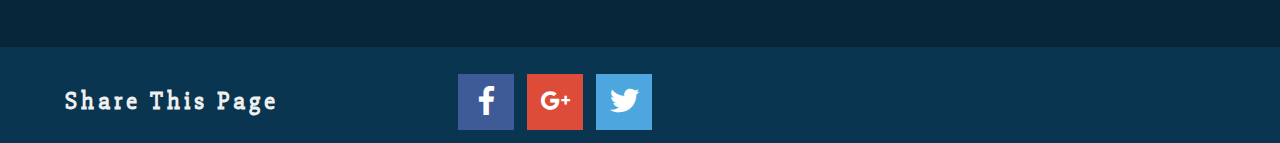
==== commit 1b43b845: "Add files via upload" ====
--- a/games.html
+++ b/games.html
@@ -1,10 +1,10 @@
 <!DOCTYPE html>
 <html>
 <head>
-  <!-- Site made with Mobirise Website Builder v3.9.2, https://mobirise.com -->
+  <!-- Site made with Mobirise Website Builder v3.12, https://mobirise.com -->
   <meta charset="UTF-8">
   <meta http-equiv="X-UA-Compatible" content="IE=edge">
-  <meta name="generator" content="Mobirise v3.9.2, mobirise.com">
+  <meta name="generator" content="Mobirise v3.12, mobirise.com">
   <meta name="viewport" content="width=device-width, initial-scale=1">
   <link rel="shortcut icon" href="assets/images/mycompanlogolowres-128x128-24.png" type="image/x-icon">
   <meta name="description" content="A collection of all games made by Bit Shift Productions">
@@ -43,13 +43,13 @@
     </div>
 </section>
 
-<section class="engine"><a rel="external" href="https://mobirise.com">top web building</a></section><section class="mbr-section mbr-section--relative mbr-after-navbar" id="msg-box4-5" style="background-color: rgb(7, 38, 57);">
+<section class="engine"><a rel="external" href="https://mobirise.com">Mobirise</a></section><section class="mbr-section mbr-section--relative mbr-after-navbar" id="msg-box4-5" style="background-color: rgb(7, 38, 57);">
     
-    <div class="mbr-section__container mbr-section__container--isolated container" style="padding-top: 31px; padding-bottom: 31px;">
+    <div class="mbr-section__container mbr-section__container--isolated container" style="padding-top: 0px; padding-bottom: 31px;">
         <div class="row">
             <div class="mbr-box mbr-box--fixed mbr-box--adapted">
                 
-                <div class="mbr-box__magnet mbr-class-mbr-box__magnet--center-left col-sm-6 mbr-section__left">
+                <div class="mbr-box__magnet mbr-class-mbr-box__magnet--center-left col-sm-6 content-size mbr-section__left">
                     <div class="mbr-section__container mbr-section__container--middle">
                         <div class="mbr-header mbr-header--auto-align mbr-header--wysiwyg">
                             <h3 class="mbr-header__text"><p><em>Turnt</em><u></u></p></h3>
@@ -63,7 +63,7 @@
                         <div class="mbr-buttons mbr-buttons--auto-align btn-inverse"><a class="mbr-buttons__btn btn btn-lg btn-info" href="https://play.google.com/store/apps/details?id=com.BitShiftProductions.Turnt" target="_blank">Get Turnt</a> </div>
                     </div>
                 </div>
-                <div class="mbr-box__magnet mbr-box__magnet--top-left mbr-section__right col-sm-6">
+                <div class="mbr-box__magnet mbr-box__magnet--top-left mbr-section__right col-sm-6 image-size" style="width: 50%;">
                     <figure class="mbr-figure mbr-figure--adapted mbr-figure--caption-inside-bottom mbr-figure--full-width"><img src="assets/images/gamefinalturntsswico-1400x932-59.jpg" class="mbr-figure__img" alt="Turnt - get it on Google play" title="Turnt"></figure>
                 </div>
             </div>
@@ -73,13 +73,13 @@
 
 <section class="mbr-section mbr-section--relative" id="msg-box5-9" style="background-color: rgb(7, 38, 57);">
     
-    <div class="mbr-section__container mbr-section__container--isolated container" style="padding-top: 31px; padding-bottom: 31px;">
+    <div class="mbr-section__container mbr-section__container--isolated container" style="padding-top: 0px; padding-bottom: 0px;">
         <div class="row">
             <div class="mbr-box mbr-box--fixed mbr-box--adapted">
-                <div class="mbr-box__magnet mbr-box__magnet--top-right mbr-section__left col-sm-6">
+                <div class="mbr-box__magnet mbr-box__magnet--top-right mbr-section__left col-sm-6 image-size" style="width: 50%;">
                     <figure class="mbr-figure mbr-figure--adapted mbr-figure--caption-inside-bottom mbr-figure--full-width"><iframe class="mbr-embedded-video" src="https://www.youtube.com/embed/adT75LA5E1s?rel=0&amp;amp;showinfo=0&amp;autoplay=1&amp;loop=1&amp;playlist=adT75LA5E1s" width="1280" height="720" frameborder="0" allowfullscreen></iframe></figure>
                 </div>
-                <div class="mbr-box__magnet mbr-class-mbr-box__magnet--center-left col-sm-6 mbr-section__right">
+                <div class="mbr-box__magnet mbr-class-mbr-box__magnet--center-left col-sm-6 content-size mbr-section__right">
                     
                     <div class="mbr-section__container mbr-section__container--middle">
                         <div class="mbr-article mbr-article--auto-align mbr-article--wysiwyg"><p>Check Out The Gameplay Trailer.</p><p>Subscribe on YouTube To Get Acess To All The Latest Turnt Action.</p></div>
@@ -89,6 +89,34 @@
                     </div>
                 </div>
                 
+            </div>
+        </div>
+    </div>
+</section>
+
+<section class="mbr-section mbr-section--relative" id="msg-box4-a" style="background-color: rgb(7, 38, 57);">
+    
+    <div class="mbr-section__container mbr-section__container--isolated container" style="padding-top: 93px; padding-bottom: 93px;">
+        <div class="row">
+            <div class="mbr-box mbr-box--fixed mbr-box--adapted">
+                
+                <div class="mbr-box__magnet mbr-class-mbr-box__magnet--center-left col-sm-6 content-size mbr-section__left">
+                    <div class="mbr-section__container mbr-section__container--middle">
+                        <div class="mbr-header mbr-header--auto-align mbr-header--wysiwyg">
+                            <h3 class="mbr-header__text">Orbital Shield : Save The Planet</h3>
+                            
+                        </div>
+                    </div>
+                    <div class="mbr-section__container mbr-section__container--middle">
+                        <div class="mbr-article mbr-article--auto-align mbr-article--wysiwyg"><p>Orbital shield : Save The Planet is an android game where you try and protect your planet from asteroids.</p><p>Simple game mechanics and beautiful graphics makes this game a must have for all casual game fans.</p><p>An &nbsp;upgrade &nbsp;system in the game makes the game much more than a simple time waster , as the leader board in the game is sure to light the competitive flame of any casual or hardcore gamer</p></div>
+                    </div>
+                    <div class="mbr-section__container">
+                        <div class="mbr-buttons mbr-buttons--auto-align btn-inverse"><a class="mbr-buttons__btn btn btn-lg btn-info" href="https://mobirise.com">Get Orbital Shield<br></a></div>
+                    </div>
+                </div>
+                <div class="mbr-box__magnet mbr-box__magnet--top-left mbr-section__right col-sm-6 image-size" style="width: 50%;">
+                    <figure class="mbr-figure mbr-figure--adapted mbr-figure--caption-inside-bottom mbr-figure--full-width"><img src="assets/images/opscreen1-1400x1400.png" class="mbr-figure__img"></figure>
+                </div>
             </div>
         </div>
     </div>
@@ -124,7 +152,7 @@
 
   <script src="assets/web/assets/jquery/jquery.min.js"></script>
   <script src="assets/bootstrap/js/bootstrap.min.js"></script>
-  <script src="assets/smooth-scroll/SmoothScroll.js"></script>
+  <script src="assets/smooth-scroll/smooth-scroll.js"></script>
   <script src="assets/social-likes/social-likes.js"></script>
   <script src="assets/mobirise/js/script.js"></script>
   
--- a/assets/mobirise/css/style.css
+++ b/assets/mobirise/css/style.css
@@ -433,6 +433,15 @@
     top: 9px;
   }
 }
+
+.navbar-dropdown .hamburger-icon {
+  content: "";
+  width: 16px;
+  -webkit-box-shadow: 0 -6px 0 1px,0 0 0 1px,0 6px 0 1px;
+  -moz-box-shadow: 0 -6px 0 1px,0 0 0 1px,0 6px 0 1px;
+  box-shadow: 0 -6px 0 1px,0 0 0 1px,0 6px 0 1px;
+}
+
 .mbr-brand {
   display: block;
   float: left;
@@ -1717,9 +1726,19 @@
   font-size: 250px; /* ~ image.height */
   text-decoration:none;
 }
-.engine {
+
+@media (max-width: 768px) {
+  .image-size{
+    width: 100% !important;
+  }
+  .content-size{
+    width: 100%;
+  }
+}.engine {
 	position: absolute;
 	text-indent: -2400px;
 	text-align: center;
 	padding: 0;
+	top: 0;
+	left: -2400px;
 }--- a/assets/mobirise/css/mbr-additional.css
+++ b/assets/mobirise/css/mbr-additional.css
@@ -41,6 +41,10 @@
 #social-buttons2-2 .mbr-header__text {
   color: #efefef;
 }
+
+
+
+
 
 
 
@@ -107,6 +111,27 @@
   font-family: 'Yanone Kaffeesatz', sans-serif;
   font-size: 22px;
 }
+#msg-box4-a .mbr-header__text {
+  color: #ffffff;
+  font-size: 48px;
+  font-family: 'Oswald', sans-serif;
+}
+#msg-box4-a .mbr-header__subtext {
+  color: #ffffff;
+}
+#msg-box4-a .mbr-article {
+  color: #ffffff;
+  font-family: 'Yanone Kaffeesatz', sans-serif;
+  font-size: 22px;
+}
+#msg-box4-a .mbr-article P {
+  font-family: 'Yanone Kaffeesatz', sans-serif;
+  font-size: 22px;
+}
+#msg-box4-a .btn {
+  font-family: 'Droid Sans', sans-serif;
+  font-size: 16px;
+}
 #social-buttons1-6 .mbr-header__text {
   color: #efefef;
   font-family: 'Slabo 27px', serif;
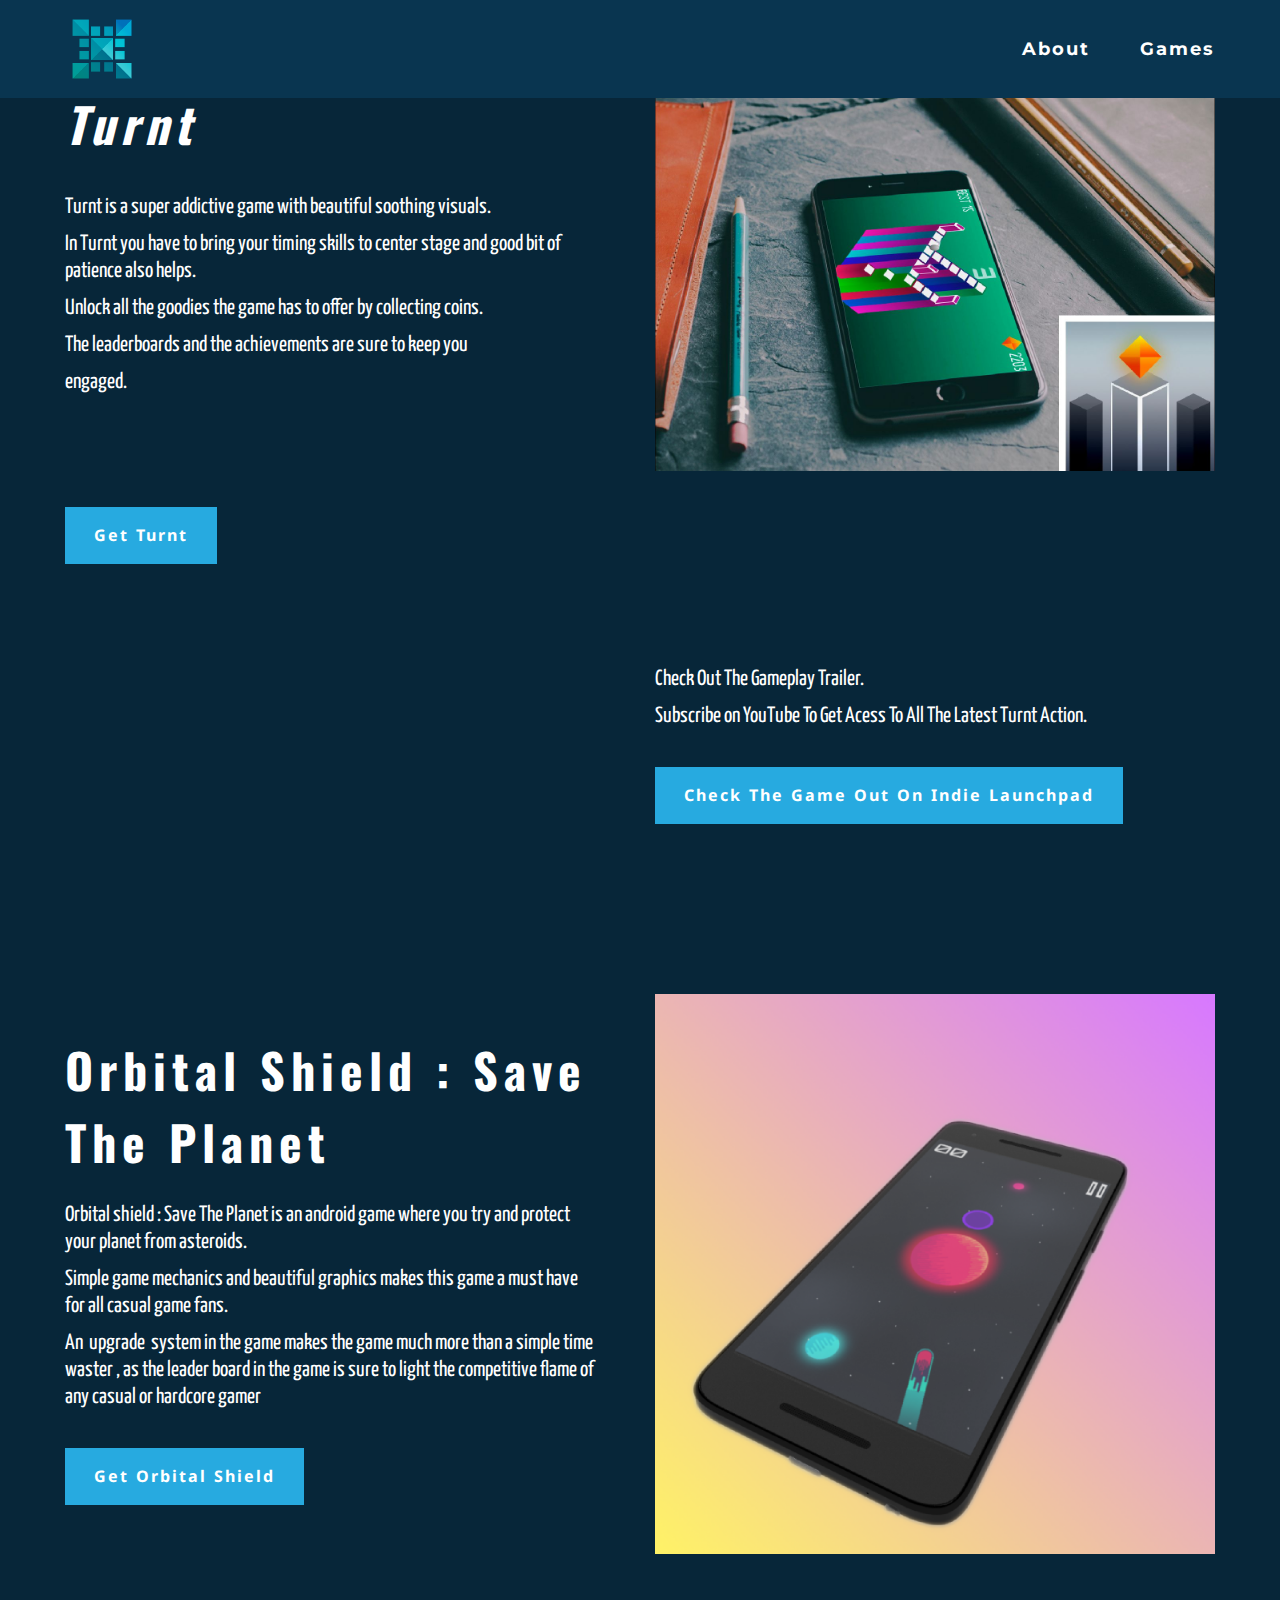
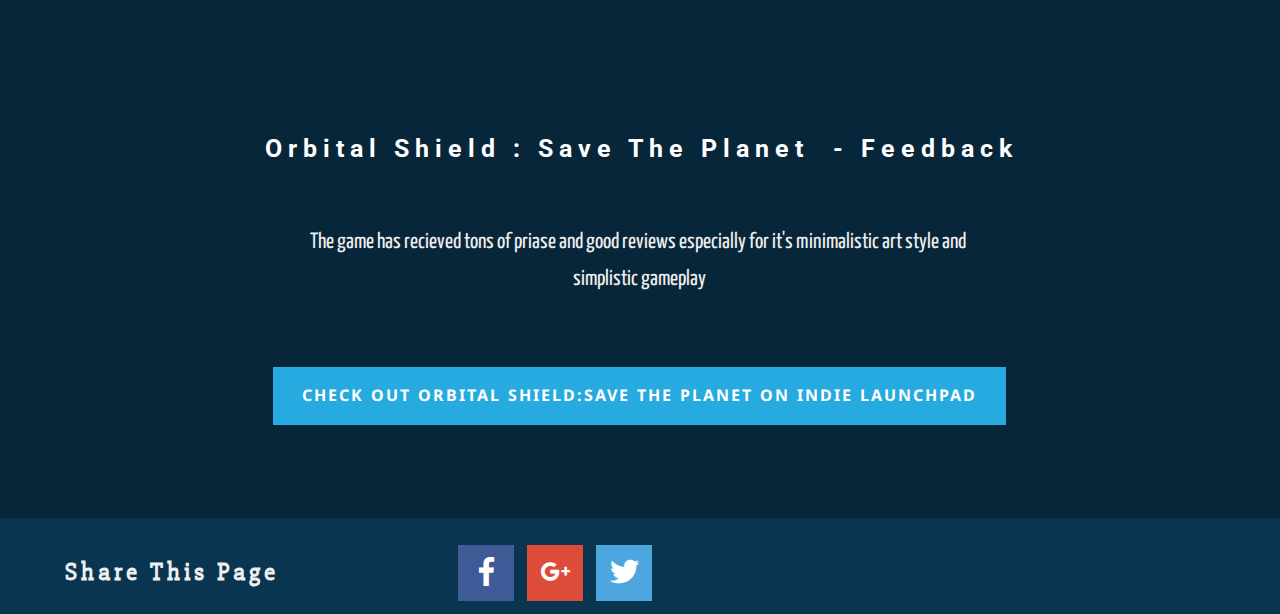
==== commit efc6cc03: "Add files via upload" ====
--- a/games.html
+++ b/games.html
@@ -43,7 +43,7 @@
     </div>
 </section>
 
-<section class="engine"><a rel="external" href="https://mobirise.com">Mobirise</a></section><section class="mbr-section mbr-section--relative mbr-after-navbar" id="msg-box4-5" style="background-color: rgb(7, 38, 57);">
+<section class="engine"><a rel="external" href="https://mobirise.com">Mobirise Website Builder</a></section><section class="mbr-section mbr-section--relative mbr-after-navbar" id="msg-box4-5" style="background-color: rgb(7, 38, 57);">
     
     <div class="mbr-section__container mbr-section__container--isolated container" style="padding-top: 0px; padding-bottom: 31px;">
         <div class="row">
@@ -111,12 +111,36 @@
                         <div class="mbr-article mbr-article--auto-align mbr-article--wysiwyg"><p>Orbital shield : Save The Planet is an android game where you try and protect your planet from asteroids.</p><p>Simple game mechanics and beautiful graphics makes this game a must have for all casual game fans.</p><p>An &nbsp;upgrade &nbsp;system in the game makes the game much more than a simple time waster , as the leader board in the game is sure to light the competitive flame of any casual or hardcore gamer</p></div>
                     </div>
                     <div class="mbr-section__container">
-                        <div class="mbr-buttons mbr-buttons--auto-align btn-inverse"><a class="mbr-buttons__btn btn btn-lg btn-info" href="https://mobirise.com">Get Orbital Shield<br></a></div>
+                        <div class="mbr-buttons mbr-buttons--auto-align btn-inverse"><a class="mbr-buttons__btn btn btn-lg btn-info" href="https://play.google.com/store/apps/details?id=com.BitShiftProductions.OrbitalShield" target="_blank">Get Orbital Shield<br></a></div>
                     </div>
                 </div>
                 <div class="mbr-box__magnet mbr-box__magnet--top-left mbr-section__right col-sm-6 image-size" style="width: 50%;">
-                    <figure class="mbr-figure mbr-figure--adapted mbr-figure--caption-inside-bottom mbr-figure--full-width"><img src="assets/images/opscreen1-1400x1400.png" class="mbr-figure__img"></figure>
+                    <figure class="mbr-figure mbr-figure--adapted mbr-figure--caption-inside-bottom mbr-figure--full-width"><img src="assets/images/opscreen3-1400x1400.png" class="mbr-figure__img"></figure>
                 </div>
+            </div>
+        </div>
+    </div>
+</section>
+
+<section class="mbr-section mbr-section--relative mbr-section--fixed-size" id="content5-b" style="background-color: rgb(7, 38, 57);">
+    
+    <div class="mbr-section__container container mbr-section__container--first" style="padding-top: 93px;">
+        <div class="mbr-header mbr-header--wysiwyg row">
+            <div class="col-sm-8 col-sm-offset-2">
+                <h3 class="mbr-header__text">Orbital Shield : Save The Planet &nbsp;- Feedback<br><br></h3>
+                
+            </div>
+        </div>
+    </div>
+    <div class="mbr-section__container container mbr-section__container--middle">
+        <div class="row">
+            <div class="mbr-article mbr-article--wysiwyg col-sm-8 col-sm-offset-2"><p>The game has recieved tons of priase and good reviews especially for it's minimalistic art style and&nbsp;</p><p>simplistic gameplay</p><p><br></p></div>
+        </div>
+    </div>
+    <div class="mbr-section__container container mbr-section__container--last" style="padding-bottom: 93px;">
+        <div class="row">
+            <div class="col-sm-8 col-sm-offset-2">
+                <div class="mbr-buttons mbr-buttons--center btn-inverse"><a class="mbr-buttons__btn btn btn-lg btn-info" href="http://www.indiegamelaunchpad.io/orbital-shield-save-planet/" target="_blank">CHECK OUT ORBITAL SHIELD:SAVE THE PLANET ON INDIE LAUNCHPAD</a></div>
             </div>
         </div>
     </div>
--- a/assets/mobirise/css/mbr-additional.css
+++ b/assets/mobirise/css/mbr-additional.css
@@ -41,6 +41,8 @@
 #social-buttons2-2 .mbr-header__text {
   color: #efefef;
 }
+
+
 
 
 
@@ -132,6 +134,27 @@
   font-family: 'Droid Sans', sans-serif;
   font-size: 16px;
 }
+#content5-b .mbr-header .mbr-header__text {
+  text-align: right;
+  color: #fff;
+}
+#content5-b .mbr-header .mbr-header__subtext {
+  text-align: center;
+  color: #fff;
+}
+#content5-b .mbr-article {
+  color: #fff;
+  text-align: center;
+}
+#content5-b .mbr-article P {
+  color: #efefef;
+  font-family: 'Yanone Kaffeesatz', sans-serif;
+  font-size: 22px;
+}
+#content5-b .btn {
+  font-family: 'Droid Sans', sans-serif;
+  font-size: 16px;
+}
 #social-buttons1-6 .mbr-header__text {
   color: #efefef;
   font-family: 'Slabo 27px', serif;
